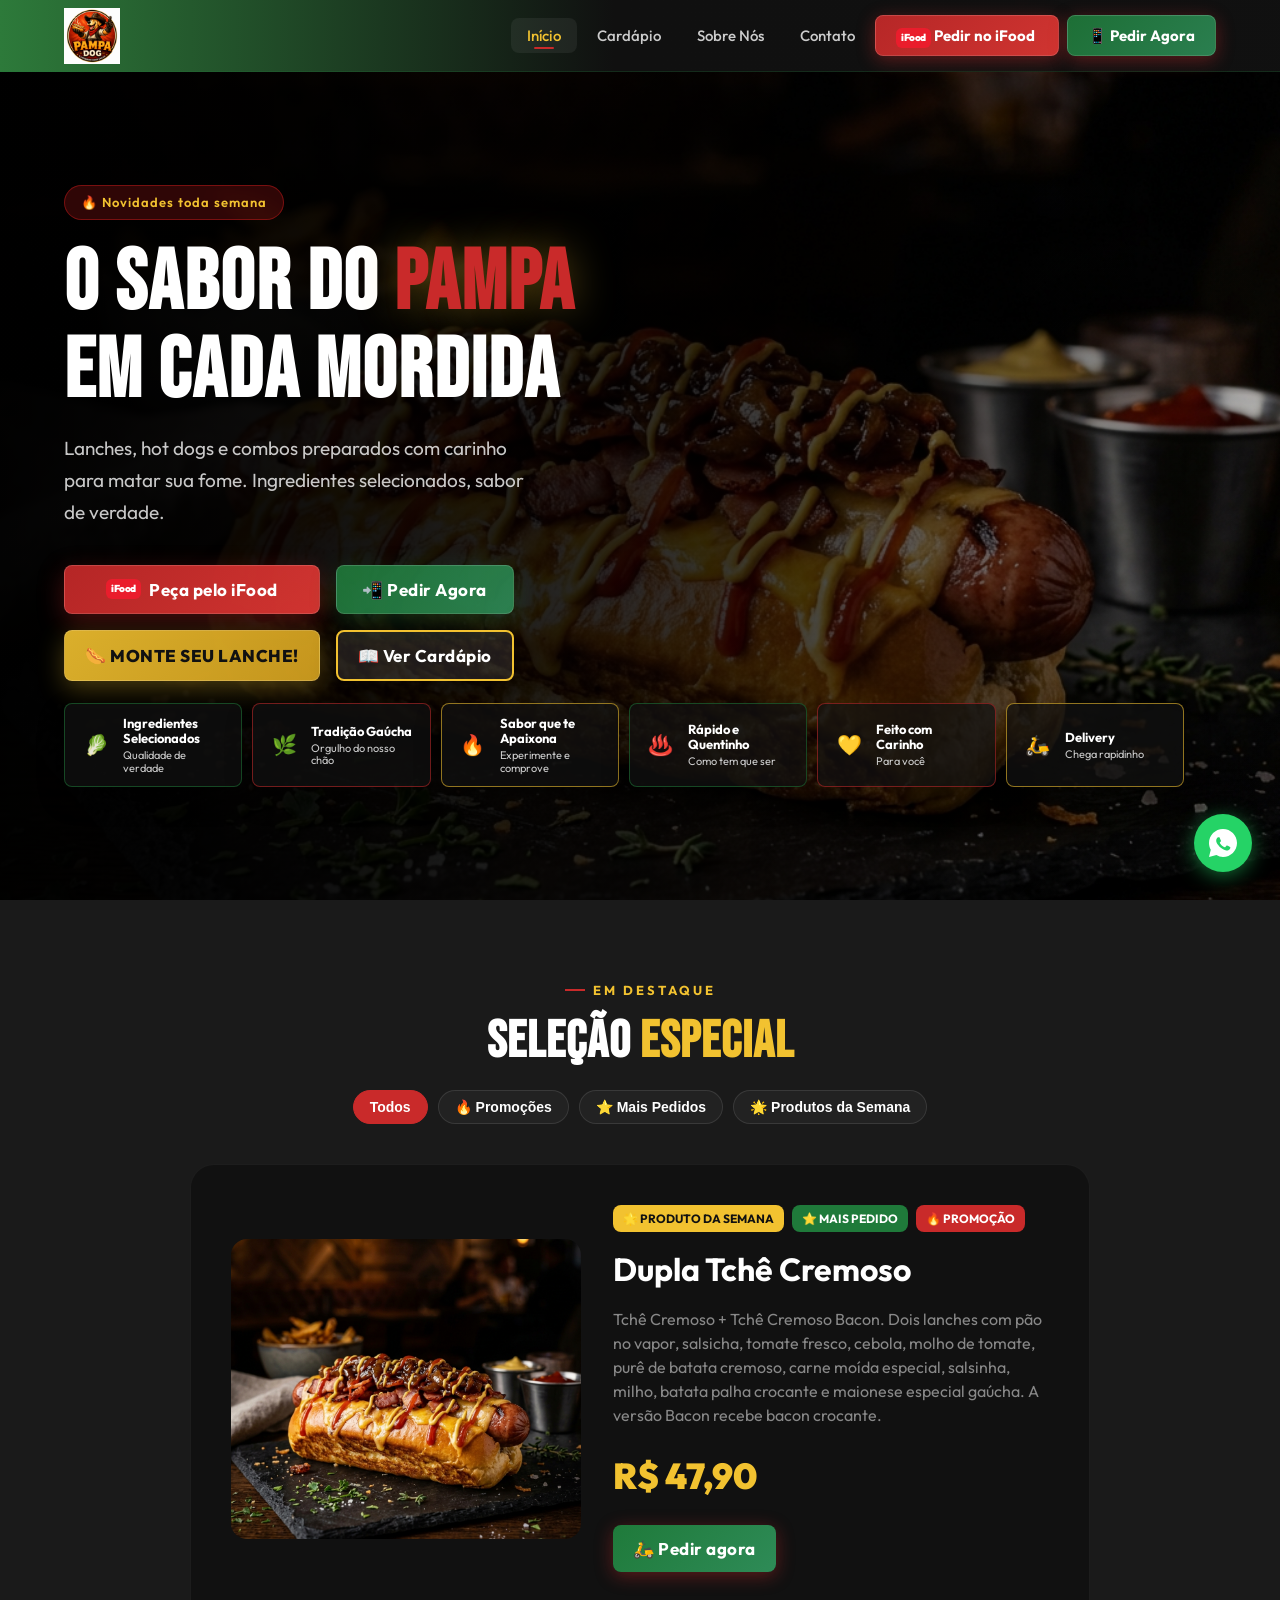
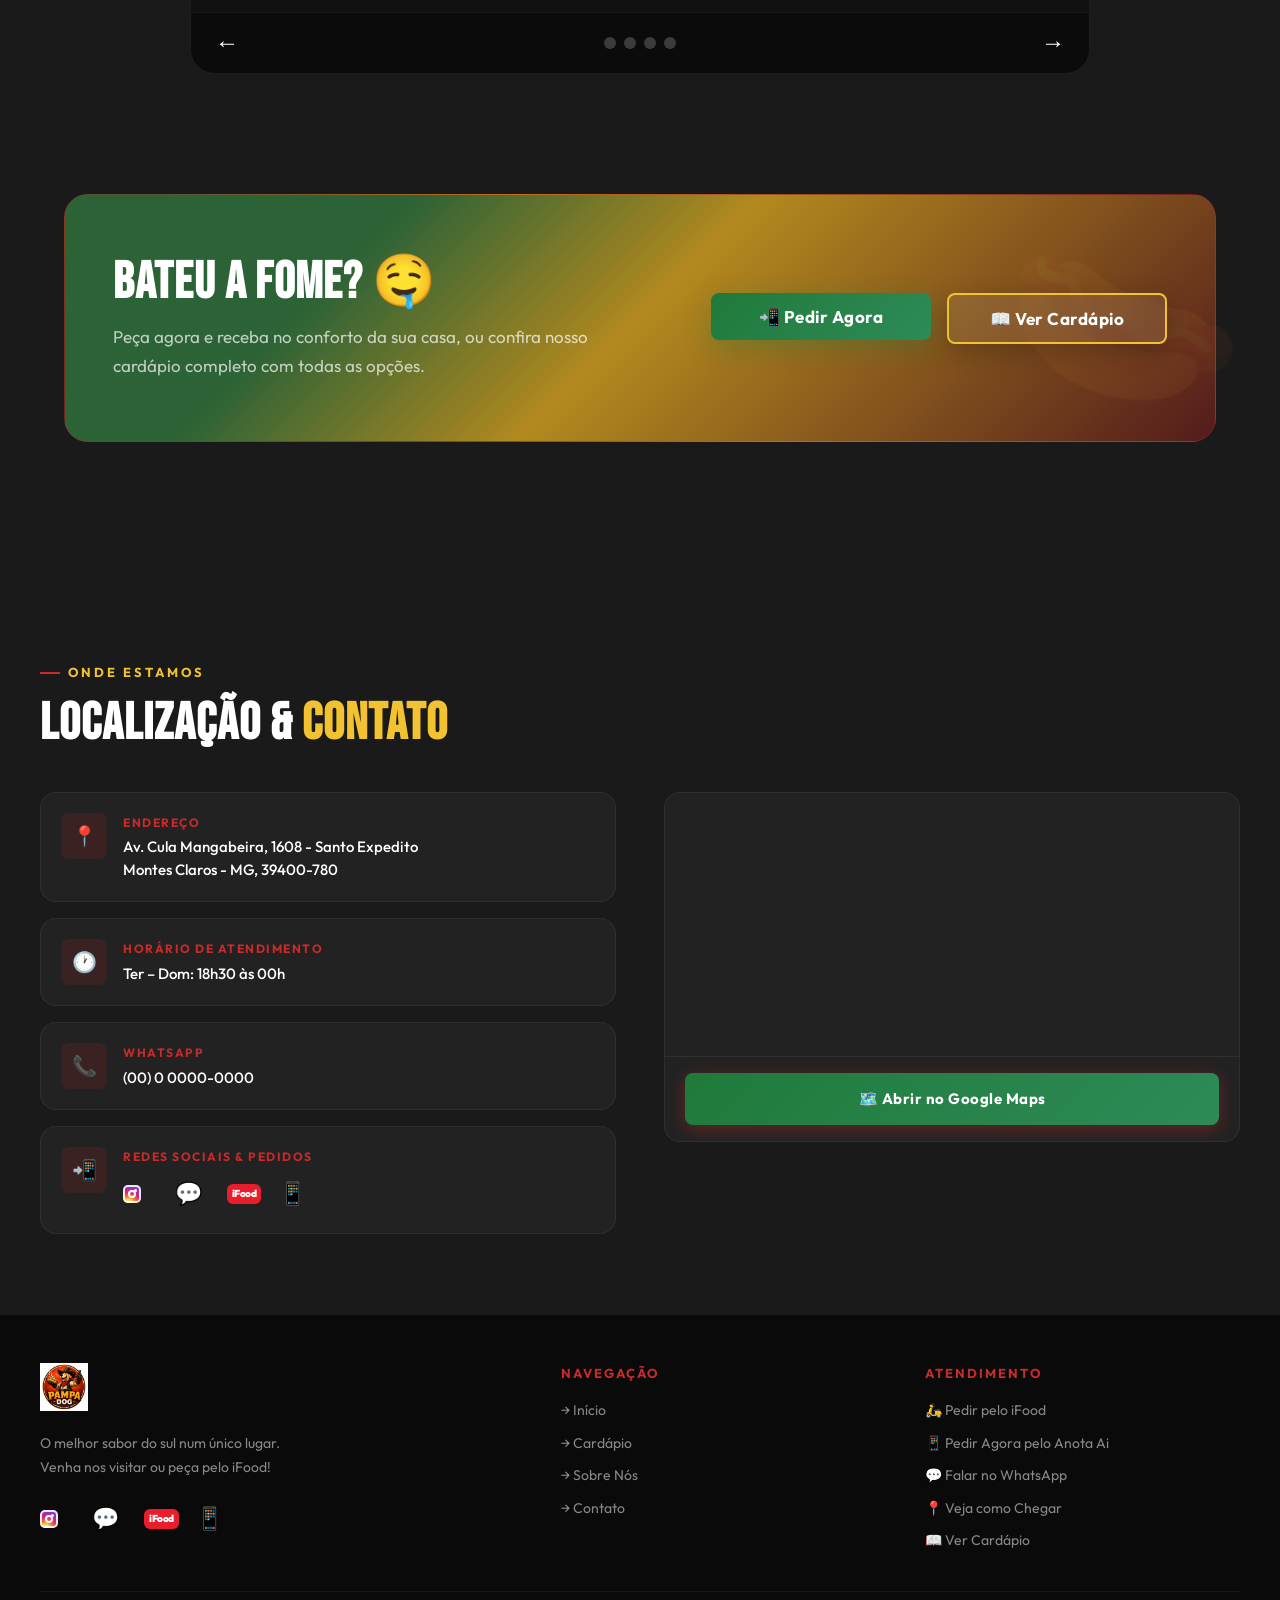
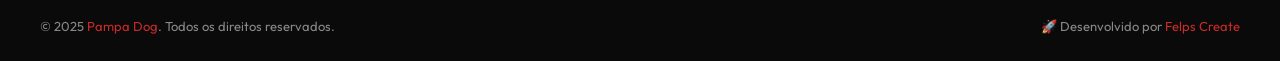
==== index.html @ 5cbeaf69 "Add files via upload" ====
<!DOCTYPE html>
<html lang="pt-BR">
<head>
  <meta charset="UTF-8" />
  <meta name="viewport" content="width=device-width, initial-scale=1.0" />
  <title>Pampa Dog – O sabor do Pampa em cada mordida</title>
  <meta name="description" content="Pampa Dog – Lanches, hot dogs e combos preparados com carinho. Peça pelo iFood ou venha nos visitar!" />
  <meta property="og:title" content="Pampa Dog – O sabor do Pampa em cada mordida" />
  <meta property="og:description" content="Lanches, hot dogs e combos preparados para matar sua fome." />
  <meta property="og:type" content="website" />
  <link rel="stylesheet" href="style.css" />
  <link rel="icon" href="data:image/svg+xml,<svg xmlns='http://www.w3.org/2000/svg' viewBox='0 0 100 100'><text y='.9em' font-size='90'>🌭</text></svg>" />
</head>
<body>

  <!-- ============================================================
       HEADER
       ============================================================ -->
  <header class="header" role="banner">
    <nav class="nav" aria-label="Navegação principal">
      <a href="index.html" class="logo" aria-label="Pampa Dog – Página inicial">
        <img src="Logo.png" alt="Pampa Dog Logo" style="height: 56px; width: auto; object-fit: contain;">
      </a>

      <ul class="nav-links" id="nav-links" role="list">
        <li><a href="index.html" class="active">Início</a></li>
        <li><a href="cardapio.html">Cardápio</a></li>
        <li><a href="sobre.html">Sobre Nós</a></li>
        <li><a href="#contato">Contato</a></li>
        <li class="nav-cta-wrap">
          <a href="https://www.ifood.com.br/delivery/montes-claros-mg/pampa-dog-cachorro-quente-gaucho-sagrada-familia/5d9fef41-5d75-4d90-aed8-82a3062d49ee?utm_medium=share" target="_blank" rel="noopener" class="nav-cta" id="nav-ifood-btn">
            <span class="ifood-mark" aria-hidden="true">iFood</span> Pedir no iFood
          </a>
          <a href="https://pedido.anota.ai/loja/pampa-dog-1?f=msa" target="_blank" rel="noopener" class="nav-cta anota-ai-btn" id="nav-anota-btn" style="background: var(--anota-ai-color, #7B1FA2); margin-left: 8px;">
            📱 Pedir Agora
          </a>
        </li>
      </ul>

      <button class="hamburger" id="hamburger-btn" aria-label="Abrir menu" aria-expanded="false" aria-controls="nav-links">
        <span></span><span></span><span></span>
      </button>
    </nav>
  </header>

  <!-- ============================================================
       HERO / CAROUSEL
       ============================================================ -->
  <section class="hero" id="inicio" aria-label="Banner principal">
    <div class="carousel" aria-hidden="true">
      <!-- Slide 1 -->
      <div class="carousel-slide active">
        <img src="img/hero1.png" alt="Hot Dog Gourmet Pampa Dog" loading="eager"
             onerror="this.src='Lanche1.jpg'" />
        <div class="carousel-overlay"></div>
      </div>
      <!-- Slide 2 -->
      <div class="carousel-slide">
        <img src="Lanche1.jpg" alt="Lanches Pampa Dog" loading="lazy" />
        <div class="carousel-overlay"></div>
      </div>
      <!-- Slide 3 -->
      <div class="carousel-slide">
        <img src="img/burger_campeiro.png" alt="Burger Campeiro" loading="lazy"
             onerror="this.src='Lanche2.jpg'" />
        <div class="carousel-overlay"></div>
      </div>
      <!-- Slide 4 -->
      <div class="carousel-slide">
        <img src="Lanche2.jpg" alt="Promoções Pampa Dog" loading="lazy" />
        <div class="carousel-overlay"></div>
      </div>
      <!-- Slide 5 -->
     <!-- <div class="carousel-slide">
        <img src="img/combo_familia.png" alt="Combo Família" loading="lazy"
             onerror="this.src='Lanche3.jpg'" />-->
        <div class="carousel-overlay"></div>
      </div>
      <!-- Slide 6 -->
      <!--<div class="carousel-slide">
        <img src="Lanche3.jpg" alt="Sabores Pampa Dog" loading="lazy" />
        <div class="carousel-overlay"></div>-->
      </div>
    </div>

    <div class="hero-content">
      <div class="hero-badge">🔥 Novidades toda semana</div>
      <h1 class="hero-title">
        O sabor do <span class="highlight">Pampa</span><br>em cada mordida
      </h1>
      <p class="hero-sub">
        Lanches, hot dogs e combos preparados com carinho para matar sua fome. Ingredientes selecionados, sabor de verdade.
      </p>
      <div class="hero-btns">
        <a href="https://www.ifood.com.br/delivery/montes-claros-mg/pampa-dog-cachorro-quente-gaucho-sagrada-familia/5d9fef41-5d75-4d90-aed8-82a3062d49ee?utm_medium=share" target="_blank" rel="noopener"
           class="btn btn-primary btn-lg" id="hero-ifood-btn" data-action="pedido" data-item="iFood Hero">
          <span class="ifood-mark" aria-hidden="true">iFood</span> Peça pelo iFood
        </a>
        <a href="https://pedido.anota.ai/loja/pampa-dog-1?f=msa" target="_blank" rel="noopener"
           class="btn btn-primary btn-lg anota-ai-btn" id="hero-anota-btn" data-action="pedido" data-item="Anota Ai Hero" style="background: var(--anota-ai-color, #7B1FA2); border-color: var(--anota-ai-color, #7B1FA2);">
          📲 Pedir Agora
        </a>
        <a href="https://pedido.anota.ai/loja/pampa-dog-1?f=msa" target="_blank" rel="noopener"
           class="btn btn-primary btn-lg highlight-btn pulse-anim" id="hero-crie-btn" data-action="pedido" data-item="Crie seu lanche" style="background: linear-gradient(135deg, #FF3366, #FF9933); border: none; font-weight: 800; text-transform: uppercase;">
          🌭 MONTE SEU LANCHE!
        </a>
        <a href="cardapio.html" class="btn btn-secondary btn-lg" id="hero-cardapio-btn">
          📖 Ver Cardápio
        </a>
      </div>

      <div class="hero-diferenciais" aria-label="Diferenciais da Pampa Dog">
        <div class="hero-dif-item">
          <span class="hero-dif-icon">🥬</span>
          <span><strong data-mobile-title="Ingredientes Selecionados">Ingredientes Selecionados</strong><small>Qualidade de verdade</small></span>
        </div>
        <div class="hero-dif-item">
          <span class="hero-dif-icon">🌿</span>
          <span><strong data-mobile-title="Tradição Gaúcha">Tradição Gaúcha</strong><small>Orgulho do nosso chão</small></span>
        </div>
        <div class="hero-dif-item">
          <span class="hero-dif-icon">🔥</span>
          <span><strong data-mobile-title="Sabor que Apaixona">Sabor que te Apaixona</strong><small>Experimente e comprove</small></span>
        </div>
        <div class="hero-dif-item">
          <span class="hero-dif-icon">♨️</span>
          <span><strong data-mobile-title="Rápido e Quentinho">Rápido e Quentinho</strong><small>Como tem que ser</small></span>
        </div>
        <div class="hero-dif-item">
          <span class="hero-dif-icon">💛</span>
          <span><strong data-mobile-title="Feito com carinho">Feito com Carinho</strong><small>Para você</small></span>
        </div>
        <div class="hero-dif-item hero-dif-mobile-extra">
          <span class="hero-dif-icon">🛵</span>
          <span><strong data-mobile-title="Delivery">Delivery</strong><small>Chega rapidinho</small></span>
        </div>
      </div>
    </div>

    <!-- Carousel Controls -->
    <!----- <div class="carousel-controls">
      <button class="carousel-arrow" id="carousel-prev" aria-label="Slide anterior">&#8592;</button>
      <div class="carousel-dots" role="tablist">
        <button class="carousel-dot active" aria-label="Slide 1"></button>
        <button class="carousel-dot" aria-label="Slide 2"></button>
        <button class="carousel-dot" aria-label="Slide 3"></button>
        <button class="carousel-dot" aria-label="Slide 4"></button>
        <button class="carousel-dot" aria-label="Slide 5"></button>
        <button class="carousel-dot" aria-label="Slide 6"></button>
      </div>
      <button class="carousel-arrow" id="carousel-next" aria-label="Próximo slide">&#8594;</button>
    </div>----->
  </section>

  <!-- ============================================================
       PRODUTOS DA SEMANA
       ============================================================ -->
  <section id="produtos-semana" style="display:none; background: var(--dark-2);" aria-labelledby="semana-title">
    <div class="section-inner">
      <div style="text-align: center; margin-bottom: 40px;" class="reveal">
        <p class="section-label" style="justify-content: center;">Em Destaque</p>
        <h2 class="section-title" id="semana-title">
          Seleção <span class="highlight">Especial</span>
        </h2>
        
        <!-- Filtros Rápidos -->
        <div class="home-filters" style="display:flex; justify-content:center; gap:10px; margin-top:20px; flex-wrap:wrap;">
          <button class="btn-chip active" data-filter="all">Todos</button>
          <button class="btn-chip" data-filter="promocao">🔥 Promoções</button>
          <button class="btn-chip" data-filter="mais-pedido">⭐ Mais Pedidos</button>
          <button class="btn-chip" data-filter="semana">🌟 Produtos da Semana</button>
        </div>
      </div>
      <div id="semana-carousel-container" class="reveal">
        <!-- Renderizado via JS (data.js) -->
      </div>

      <!-- ============================================================
           CTA (Movido para dentro de destaques)
           ============================================================ -->
      <div id="cta" style="margin-top: 60px;">
        <div class="cta-box reveal">
          <div class="cta-text">
            <h2 class="cta-title">Bateu a fome? 🤤</h2>
            <p class="cta-desc">
              Peça agora e receba no conforto da sua casa, ou confira nosso cardápio completo com todas as opções.
            </p>
          </div>
          <div class="cta-btns">
            <details class="order-dropdown">
              <summary class="btn btn-primary btn-lg anota-ai-btn" id="cta-order-btn">
                📲 Pedir Agora
              </summary>
              <div class="order-dropdown-menu">
                <a href="https://pedido.anota.ai/loja/pampa-dog-1?f=msa" target="_blank" rel="noopener" data-action="pedido" data-item="Anota Ai CTA">
                  📲 Peça Agora
                </a>
                <a href="https://www.ifood.com.br/delivery/montes-claros-mg/pampa-dog-cachorro-quente-gaucho-sagrada-familia/5d9fef41-5d75-4d90-aed8-82a3062d49ee?utm_medium=share" target="_blank" rel="noopener" data-action="pedido" data-item="iFood CTA">
                  <span class="ifood-mark" aria-hidden="true">iFood</span> Peça pelo iFood
                </a>
              </div>
            </details>
            <a href="https://www.ifood.com.br/delivery/montes-claros-mg/pampa-dog-cachorro-quente-gaucho-sagrada-familia/5d9fef41-5d75-4d90-aed8-82a3062d49ee?utm_medium=share" target="_blank" rel="noopener"
               class="btn btn-primary btn-lg" id="cta-ifood-btn" data-action="pedido" data-item="iFood CTA">
              <span class="ifood-mark" aria-hidden="true">iFood</span> Peça pelo iFood
            </a>
            <a href="https://pedido.anota.ai/loja/pampa-dog-1?f=msa" target="_blank" rel="noopener"
               class="btn btn-primary btn-lg anota-ai-btn" id="cta-anota-btn" data-action="pedido" data-item="Anota Ai CTA" style="background: var(--anota-ai-color, #7B1FA2); border-color: var(--anota-ai-color, #7B1FA2);">
              📲 Pedir Agora
            </a>
            <a href="https://pedido.anota.ai/loja/pampa-dog-1?f=msa" target="_blank" rel="noopener"
               class="btn btn-primary btn-lg highlight-btn pulse-anim" id="cta-crie-btn" data-action="pedido" data-item="Crie seu lanche CTA" style="background: linear-gradient(135deg, #FF3366, #FF9933); border: none; font-weight: 800; text-transform: uppercase;">
              🌭 Monte seu lanche!
            </a>
            <a href="cardapio.html" class="btn btn-secondary btn-lg" id="cta-cardapio-btn">
              📖 Ver Cardápio
            </a>
          </div>
        </div>
      </div>
    </div>
  </section>

  <!-- ============================================================
       CONTATO / LOCALIZAÇÃO
       ============================================================ -->
  <section id="contato" aria-labelledby="contato-title">
    <div class="section-inner">
      <div>
        <p class="section-label">Onde Estamos</p>
        <h2 class="section-title" id="contato-title">
          Localização & <span class="highlight">Contato</span>
        </h2>
      </div>

      <div class="contato-grid" style="margin-top: 40px;">
        <!-- Info Cards -->
        <div class="info-cards">
          <div class="info-card reveal">
            <div class="info-icon">📍</div>
            <div>
              <p class="info-label">Endereço</p>
              <p class="info-value">
                <!-- ↓ Substitua pelo endereço real -->

                Av. Cula Mangabeira, 1608 - Santo Expedito<br>Montes Claros - MG, 39400-780
              </p>
            </div>
          </div>

          <div class="info-card reveal">
            <div class="info-icon">🕐</div>
            <div>
              <p class="info-label">Horário de Atendimento</p>
              <p class="info-value">
                Ter – Dom: 18h30 às 00h
                
              </p>
            </div>
          </div>

          <div class="info-card reveal">
            <div class="info-icon">📞</div>
            <div>
              <p class="info-label">WhatsApp</p>
              <p class="info-value">
                <!-- ↓ Substitua pelo número real -->
                <a href="https://wa.me/553899063376" target="_blank" rel="noopener" id="wpp-contato-btn">
                  (00) 0 0000-0000
                </a>
              </p>
            </div>
          </div>

          <div class="info-card reveal">
            <div class="info-icon">📲</div>
            <div>
              <p class="info-label">Redes Sociais & Pedidos</p>
              <div class="social-links">
                <!-- ↓ Substitua os links pelas URLs reais -->
                <a href="https://www.instagram.com/pampadog.oficial/" target="_blank" rel="noopener"
                   class="social-btn instagram" id="instagram-link">
                  <span class="instagram-mark" aria-hidden="true"></span> Instagram
                </a>
                <a href="https://wa.me/553899063376" target="_blank" rel="noopener"
                   class="social-btn whatsapp" id="wpp-social-btn">
                  💬 WhatsApp
                </a>
                <a href="https://www.ifood.com.br/delivery/montes-claros-mg/pampa-dog-cachorro-quente-gaucho-sagrada-familia/5d9fef41-5d75-4d90-aed8-82a3062d49ee?utm_medium=share" target="_blank" rel="noopener"
                   class="social-btn ifood" id="ifood-social-btn">
                  <span class="ifood-mark" aria-hidden="true">iFood</span> iFood
                </a>
                <a href="https://pedido.anota.ai/loja/pampa-dog-1?f=msa" target="_blank" rel="noopener"
                   class="social-btn anotaai" id="anotaai-social-btn"> 
                  📱 Pedir Agora
                </a>
              </div>
            </div>
          </div>
        </div>

        <!-- Mapa -->
        <div class="map-wrap reveal">
          <iframe
            class="map-iframe"
            title="Mapa Pampa Dog"
            src="https://www.google.com/maps?q=Av.%20Cula%20Mangabeira%2C%201608%20-%20Santo%20Expedito%2C%20Montes%20Claros%20-%20MG%2C%2039400-780&output=embed"
            loading="lazy"
            referrerpolicy="no-referrer-when-downgrade"></iframe>
          <div class="map-footer">
            <a href="https://www.google.com/maps/search/?api=1&query=Av.%20Cula%20Mangabeira%2C%201608%20-%20Santo%20Expedito%2C%20Montes%20Claros%20-%20MG%2C%2039400-780" target="_blank" rel="noopener"
               class="btn btn-primary" id="maps-btn" style="width: 100%; justify-content: center;">
              🗺️ Abrir no Google Maps
            </a>
          </div>
        </div>
      </div>
    </div>
  </section>

  <!-- ============================================================
       FOOTER
       ============================================================ -->
  <footer class="footer" role="contentinfo">
    <div class="footer-inner">
      <div class="footer-main">
        <div class="footer-brand">
          <a href="index.html" class="logo" style="display: inline-flex;">
            <img src="Logo.png" alt="Pampa Dog Logo" style="height: 48px; width: auto; object-fit: contain;">
          </a>
          <p>O melhor sabor do sul num único lugar. Venha nos visitar ou peça pelo iFood!</p>
          <div class="social-links" style="margin-top: 20px;">
            <a href="https://www.instagram.com/pampadog.oficial/" target="_blank" rel="noopener" class="social-btn instagram"><span class="instagram-mark" aria-hidden="true"></span></a>
            <a href="https://wa.me/553899063376" target="_blank" rel="noopener" class="social-btn whatsapp">💬</a>
            <a href="https://www.ifood.com.br/delivery/montes-claros-mg/pampa-dog-cachorro-quente-gaucho-sagrada-familia/5d9fef41-5d75-4d90-aed8-82a3062d49ee?utm_medium=share" target="_blank" rel="noopener" class="social-btn ifood"><span class="ifood-mark" aria-hidden="true">iFood</span></a>
            <a href="https://pedido.anota.ai/loja/pampa-dog-1?f=msa" target="_blank" rel="noopener" class="social-btn anotaai">📱</a>
          </div>
        </div>

        <div class="footer-col">
          <h4>Navegação</h4>
          <ul>
            <li><a href="index.html">→ Início</a></li>
            <li><a href="cardapio.html">→ Cardápio</a></li>
            <li><a href="sobre.html">→ Sobre Nós</a></li>
            <li><a href="#contato">→ Contato</a></li>
          </ul>
        </div>

        <div class="footer-col">
          <h4>Atendimento</h4>
          <ul>
            <li><a href="https://www.ifood.com.br/delivery/montes-claros-mg/pampa-dog-cachorro-quente-gaucho-sagrada-familia/5d9fef41-5d75-4d90-aed8-82a3062d49ee?utm_medium=share" target="_blank" rel="noopener">🛵   Pedir pelo iFood</a></li>
            <li><a href="https://pedido.anota.ai/loja/pampa-dog-1?f=msa" target="_blank" rel="noopener">📱   Pedir Agora pelo Anota Ai</a></li>
            <li><a href="https://wa.me/553899063376" target="_blank" rel="noopener">💬   Falar no WhatsApp</a></li>
            <li><a href="https://www.google.com/maps/search/?api=1&query=Av.%20Cula%20Mangabeira%2C%201608%20-%20Santo%20Expedito%2C%20Montes%20Claros%20-%20MG%2C%2039400-780" target="_blank" rel="noopener">📍   Veja como Chegar</a></li>
            <li><a href="cardapio.html">📖   Ver Cardápio</a></li>
          </ul>
        </div>
      </div>

      <div class="footer-bottom">
        <p>© 2025 <span>Pampa Dog</span>. Todos os direitos reservados.</p>
        <p>🚀 Desenvolvido por <span><a href="https://felpscreate.github.io/"> Felps Create </a></span></p>
      </div>
    </div>
  </footer>

  <script src="supabase.js"></script>
  <script src="data.js"></script>
  <script src="script.js"></script>
</body>
</html>
---- style.css ----
/* ============================================================
   PAMPA DOG - style.css
   Design System: Cores quentes, moderno, comercial
   ============================================================ */

/* --- Google Fonts --- */
@import url('https://fonts.googleapis.com/css2?family=Outfit:wght@300;400;500;600;700;800;900&family=Bebas+Neue&display=swap');

/* --- CSS Variables / Design Tokens --- */
:root {
  --red:        #C92A2A;
  --red-dark:   #9F1F1F;
  --red-light:  #E05252;
  --green:      #1F7A3A;
  --green-dark: #15562A;
  --orange:     #D9821F;
  --yellow:     #F2C230;
  --yellow-light:#FFE28A;
  --dark:       #111111;
  --dark-2:     #1A1A1A;
  --dark-3:     #222222;
  --gray:       #888888;
  --gray-light: #CCCCCC;
  --white:      #FFFFFF;
  --cream:      #FFF8F0;

  --gradient-hero: linear-gradient(135deg, #111111 0%, #241010 42%, #101A12 100%);
  --gradient-cta:  linear-gradient(135deg, #1F7A3A 0%, #2E8B57 100%);
  --gradient-card: linear-gradient(180deg, transparent 0%, rgba(0,0,0,0.85) 100%);
  --gradient-gauderio: linear-gradient(135deg, var(--green) 0%, var(--red) 50%, var(--yellow) 100%);
  --gradient-promo: linear-gradient(135deg, var(--red) 0%, var(--yellow) 100%);
  --gradient-regional: linear-gradient(135deg, var(--green) 0%, var(--yellow) 100%);

  --font-main:  'Outfit', sans-serif;
  --font-brand: 'Bebas Neue', cursive;

  --radius-sm: 8px;
  --radius-md: 16px;
  --radius-lg: 24px;
  --radius-xl: 40px;

  --shadow-card: 0 8px 32px rgba(0,0,0,0.35);
  --shadow-btn:  0 4px 18px rgba(201,42,42,0.42);
  --shadow-glow: 0 0 30px rgba(242,194,48,0.24);

  --transition: all 0.3s cubic-bezier(0.4, 0, 0.2, 1);
  --header-h: 72px;
}

/* --- Reset & Base --- */
*, *::before, *::after { box-sizing: border-box; margin: 0; padding: 0; }

html { scroll-behavior: smooth; font-size: 16px; }

body {
  font-family: var(--font-main);
  background: var(--dark);
  color: var(--white);
  line-height: 1.6;
  overflow-x: hidden;
}

img { max-width: 100%; display: block; }

a { color: inherit; text-decoration: none; }

ul { list-style: none; }

/* --- Scrollbar --- */
::-webkit-scrollbar { width: 6px; }
::-webkit-scrollbar-track { background: var(--dark-2); }
::-webkit-scrollbar-thumb { background: linear-gradient(180deg, var(--green), var(--red), var(--yellow)); border-radius: 3px; }

/* ============================================================
   HEADER / NAV
   ============================================================ */
.header {
  position: fixed;
  top: 0; left: 0; right: 0;
  height: var(--header-h);
  z-index: 1000;
  background: linear-gradient(to right , rgba(45,122,58,1.4) 0%, rgba(17,17,17,0.94) 48%, rgba(17,17,17,0.96) 100%);
  backdrop-filter: blur(12px);
  -webkit-backdrop-filter: blur(12px);
  border-bottom: 1px solid rgba(31,122,58,0.26);
  transition: var(--transition);
}

.header.scrolled {
  background: linear-gradient(to left, rgba(31,122,58,0.90) 0%, rgba(10,10,10,0.98) 52%, rgba(10,10,10,0.98) 100%);
  border-bottom-color: rgba(242,194,48,0.32);
  box-shadow: 0 4px 24px rgba(0,0,0,0.6);
}

.nav {
  max-width: 1200px;
  margin: 0 auto;
  padding: 0 24px;
  height: 100%;
  display: flex;
  align-items: center;
  justify-content: space-between;
  gap: 32px;
}

/* Logo */
.logo {
  display: flex;
  align-items: center;
  gap: 10px;
  flex-shrink: 0;
}

.header .logo-img {
  width: auto;
  height: 48px;
  max-width: 120px;
  max-height: 48px;
  object-fit: contain;
}

.logo-icon {
  width: 44px;
  height: 44px;
  background: var(--gradient-cta);
  border-radius: 12px;
  display: flex;
  align-items: center;
  justify-content: center;
  font-size: 22px;
  box-shadow: var(--shadow-btn);
  transition: var(--transition);
}

.logo:hover .logo-icon { transform: rotate(-5deg) scale(1.1); }

.logo-text {
  font-family: var(--font-brand);
  font-size: 28px;
  letter-spacing: 2px;
  line-height: 1;
}

.logo-text span { color: var(--yellow); }

/* Nav Links */
.nav-links {
  display: flex;
  align-items: center;
  gap: 4px;
}

.nav-links a {
  padding: 8px 16px;
  border-radius: var(--radius-sm);
  font-weight: 500;
  font-size: 15px;
  color: var(--gray-light);
  transition: var(--transition);
  position: relative;
}

.nav-links a::after {
  content: '';
  position: absolute;
  bottom: 4px; left: 50%;
  transform: translateX(-50%) scaleX(0);
  width: 20px; height: 2px;
  background: var(--red);
  border-radius: 2px;
  transition: var(--transition);
}

.nav-links a:hover,
.nav-links a.active {
  color: var(--yellow);
  background: rgba(255,255,255,0.06);
}

.nav-links a:hover::after,
.nav-links a.active::after { transform: translateX(-50%) scaleX(1); }

/* Nav CTA */
.nav-cta {
  background: var(--gradient-cta) !important;
  color: var(--white) !important;
  padding: 10px 20px !important;
  border-radius: var(--radius-sm) !important;
  font-weight: 700 !important;
  box-shadow: var(--shadow-btn) !important;
  transition: var(--transition) !important;
}

.nav-cta:hover {
  transform: translateY(-2px) !important;
  box-shadow: 0 6px 24px rgba(242,194,48,0.28), 0 0 0 1px rgba(31,122,58,0.22) !important;
}

.nav-cta::after { display: none !important; }

/* Hamburger */
.hamburger {
  display: none;
  flex-direction: column;
  gap: 5px;
  background: none;
  border: none;
  cursor: pointer;
  padding: 8px;
  border-radius: var(--radius-sm);
  transition: var(--transition);
}

.hamburger span {
  display: block;
  width: 24px; height: 2px;
  background: var(--white);
  border-radius: 2px;
  transition: var(--transition);
}

.hamburger.open span:nth-child(1) { transform: translateY(7px) rotate(45deg); }
.hamburger.open span:nth-child(2) { opacity: 0; transform: scaleX(0); }
.hamburger.open span:nth-child(3) { transform: translateY(-7px) rotate(-45deg); }

/* ============================================================
   HERO / CAROUSEL
   ============================================================ */
.hero {
  position: relative;
  height: 100vh;
  min-height: 600px;
  overflow: hidden;
  display: flex;
  align-items: center;
}

.carousel {
  position: absolute;
  inset: 0;
  width: 100%;
  height: 100%;
}

.carousel-slide {
  position: absolute;
  inset: 0;
  opacity: 0;
  transition: opacity 0.8s ease;
}

.carousel-slide.active { opacity: 1; }

.carousel-slide img {
  width: 100%;
  height: 100%;
  object-fit: cover;
  object-position: center;
}

.carousel-overlay {
  position: absolute;
  inset: 0;
  background: linear-gradient(
    to right,
    rgba(0,0,0,0.88) 0%,
    rgba(0,0,0,0.55) 55%,
    rgba(0,0,0,0.15) 100%
  );
}

/* Hero Content */
.hero-content {
  position: relative;
  z-index: 10;
  max-width: 1200px;
  margin: 0 auto;
  padding: 0 24px;
  padding-top: var(--header-h);
  width: 100%;
}

.hero-badge {
  display: inline-flex;
  align-items: center;
  gap: 8px;
  background: rgba(232,32,32,0.2);
  border: 1px solid rgba(232,32,32,0.4);
  padding: 6px 16px;
  border-radius: 50px;
  font-size: 13px;
  font-weight: 600;
  color: var(--yellow);
  letter-spacing: 1px;
  margin-bottom: 20px;
  backdrop-filter: blur(6px);
  animation: fadeInDown 0.8s ease forwards;
}

.hero-title {
  font-family: var(--font-brand);
  font-size: clamp(46px, 7vw, 84px);
  line-height: 1.05;
  letter-spacing: 2px;
  color: var(--white);
  max-width: 640px;
  animation: fadeInUp 0.8s 0.2s ease both;
}

.hero-title .highlight {
  color: var(--red);
  text-shadow: 0 0 40px rgba(242,194,48,0.36);
}

.hero-sub {
  font-size: clamp(16px, 2vw, 19px);
  color: rgba(255,255,255,0.78);
  max-width: 480px;
  margin: 16px 0 36px;
  font-weight: 400;
  line-height: 1.7;
  animation: fadeInUp 0.8s 0.35s ease both;
}

.hero-btns {
  display: flex;
  gap: 16px;
  flex-wrap: wrap;
  max-width: 440px;
  animation: fadeInUp 0.8s 0.5s ease both;
}

.hero-diferenciais {
  margin-top: 22px;
  display: grid;
  grid-template-columns: repeat(6, minmax(120px, 1fr));
  gap: 10px;
  max-width: 1120px;
  animation: fadeInUp 0.8s 0.65s ease both;
}

.hero-dif-item {
  display: flex;
  align-items: center;
  gap: 10px;
  min-height: 72px;
  padding: 12px 14px;
  background: rgba(17,17,17,0.72);
  border: 1px solid rgba(242,194,48,0.14);
  border-radius: var(--radius-sm);
  backdrop-filter: blur(8px);
  box-shadow: 0 12px 28px rgba(0,0,0,0.22);
}

.hero-dif-item:nth-child(1),
.hero-dif-item:nth-child(4) {
  border-color: rgba(31,122,58,0.55);
}

.hero-dif-item:nth-child(2),
.hero-dif-item:nth-child(5) {
  border-color: rgba(201,42,42,0.55);
}

.hero-dif-item:nth-child(3) {
  border-color: rgba(242,194,48,0.58);
}

.hero-dif-mobile-extra {
  border-color: rgba(242,194,48,0.58);
}

.hero-dif-icon {
  width: 34px;
  height: 34px;
  flex: 0 0 34px;
  display: inline-flex;
  align-items: center;
  justify-content: center;
  border-radius: 10px;
  background: transparent;
  box-shadow: none;
  font-size: 20px;
}

.hero-dif-item strong {
  display: block;
  font-size: 13px;
  line-height: 1.15;
  color: var(--white);
}

.hero-dif-item small {
  display: block;
  margin-top: 3px;
  font-size: 11px;
  line-height: 1.15;
  color: var(--gray-light);
}

/* Carousel Controls */
.carousel-controls {
  position: absolute;
  bottom: 40px;
  left: 50%;
  transform: translateX(-50%);
  z-index: 20;
  display: flex;
  align-items: center;
  gap: 20px;
}

.carousel-dots {
  display: flex;
  gap: 8px;
}

.carousel-dot {
  width: 8px; height: 8px;
  border-radius: 50%;
  background: rgba(255,255,255,0.35);
  cursor: pointer;
  transition: var(--transition);
  border: none;
}

.carousel-dot.active {
  width: 28px;
  border-radius: 4px;
  background: var(--red);
}

.carousel-arrow {
  width: 40px; height: 40px;
  border-radius: 50%;
  background: rgba(255,255,255,0.12);
  border: 1px solid rgba(255,255,255,0.2);
  color: var(--white);
  font-size: 18px;
  cursor: pointer;
  display: flex;
  align-items: center;
  justify-content: center;
  transition: var(--transition);
  backdrop-filter: blur(6px);
}

.carousel-arrow:hover {
  background: var(--red);
  border-color: var(--red);
  transform: scale(1.1);
}

/* ============================================================
   BUTTONS
   ============================================================ */
.btn {
  display: inline-flex;
  align-items: center;
  justify-content: center;
  gap: 8px;
  padding: 14px 5px;
  border-radius: var(--radius-sm);
  font-family: var(--font-main);
  font-size: 15px;
  font-weight: 700;
  letter-spacing: 0.5px;
  cursor: pointer;
  border: none;
  transition: var(--transition);
  white-space: nowrap;
  text-decoration: none;
}

.btn-primary {
  background: var(--gradient-cta);
  color: var(--white);
  box-shadow: var(--shadow-btn);
}

.btn-primary:hover {
  transform: translateY(-3px);
  box-shadow: 0 8px 28px rgba(201,42,42,0.38), 0 0 0 1px rgba(242,194,48,0.24);
}

.btn-primary:active { transform: translateY(-1px); }

#hero-ifood-btn,
#cta-ifood-btn,
#sobre-ifood-btn,
#nav-ifood-btn,
.social-btn.ifood {
  background: linear-gradient(135deg, #C92A2A 0%, #E53935 100%) !important;
  color: var(--white) !important;
  border-color: transparent !important;
  box-shadow: 0 8px 26px rgba(201,42,42,0.34);
}

#hero-anota-btn,
#cta-anota-btn,
#cta-order-btn,
#nav-anota-btn,
.social-btn.anotaai {
  background: linear-gradient(135deg, #1F7A3A 0%, #2E8B57 100%) !important;
  color: var(--white) !important;
  border-color: transparent !important;
  box-shadow: 0 8px 26px rgba(31,122,58,0.32);
}

#hero-crie-btn,
#cta-crie-btn {
  background: linear-gradient(135deg, #F2C230 0%, #D9A520 100%) !important;
  color: var(--dark) !important;
  border-color: transparent !important;
  box-shadow: 0 8px 26px rgba(242,194,48,0.3);
}

#hero-cardapio-btn,
#cta-cardapio-btn {
  background: rgba(255,255,255,0.08) !important;
  color: var(--White) !important;
  border: 2px solid var(--yellow) !important;
  box-shadow: 0 8px 26px rgba(0,0,0,0.22);
}

#hero-cardapio-btn:hover,
#cta-cardapio-btn:hover {
  background: rgba(242,194,48,0.14) !important;
  color: var(--yellow-light) !important;
  border-color: var(--yellow-light) !important;
}

#hero-ifood-btn,
#nav-ifood-btn {
  background: linear-gradient(135deg, rgba(201,42,42,0.9) 0%, rgba(229,57,53,0.9) 100%) !important;
  border: 1px solid rgba(255,255,255,0.14) !important;
  backdrop-filter: blur(8px);
}

#hero-anota-btn,
#nav-anota-btn {
  background: linear-gradient(135deg, rgba(31,122,58,0.9) 0%, rgba(46,139,87,0.9) 100%) !important;
  border: 1px solid rgba(255,255,255,0.14) !important;
  backdrop-filter: blur(8px);
}

#hero-crie-btn {
  background: linear-gradient(135deg, rgba(242,194,48,0.9) 0%, rgba(217,165,32,0.9) 100%) !important;
  border: 1px solid rgba(255,255,255,0.16) !important;
  backdrop-filter: blur(8px);
}

#hero-cardapio-btn {
  background: rgba(255,255,255,0.1) !important;
  backdrop-filter: blur(8px);
}

.ifood-mark {
  display: inline-flex;
  align-items: center;
  justify-content: center;
  min-width: 34px;
  height: 20px;
  padding: 0 5px;
  border-radius: 6px;
  background: #EA1D2C;
  color: #fff;
  font-size: 10px;
  font-weight: 900;
  letter-spacing: -0.4px;
  line-height: 1;
}

.instagram-mark {
  width: 18px;
  height: 18px;
  display: inline-block;
  border-radius: 5px;
  position: relative;
  background: radial-gradient(circle at 30% 105%, #FEDA75 0 18%, #FA7E1E 32%, #D62976 52%, #962FBF 72%, #4F5BD5 100%);
  box-shadow: inset 0 0 0 2px rgba(255,255,255,0.88);
}

.instagram-mark::before {
  content: "";
  position: absolute;
  inset: 5px;
  border: 2px solid #fff;
  border-radius: 50%;
}

.instagram-mark::after {
  content: "";
  position: absolute;
  right: 4px;
  top: 4px;
  width: 3px;
  height: 3px;
  border-radius: 50%;
  background: #fff;
}

.anota-ai-btn:hover,
.highlight-btn:hover,
.pulse-anim:hover {
  box-shadow: 0 8px 25px rgba(242,194,48,0.34) !important;
}

.btn-secondary {
  background: rgba(255,255,255,0.1);
  color: var(--white);
  border: 2px solid rgba(255,255,255,0.3);
  backdrop-filter: blur(6px);
}

.btn-secondary:hover {
  background: rgba(255,255,255,0.18);
  border-color: rgba(255,255,255,0.6);
  transform: translateY(-3px);
}

.btn-outline {
  background: transparent;
  color: var(--yellow);
  border: 2px solid rgba(242,194,48,0.7);
}

.btn-outline:hover {
  background: var(--green);
  border-color: var(--green);
  color: var(--white);
  transform: translateY(-2px);
  box-shadow: var(--shadow-btn);
}

.btn-lg { padding: 10px 20px; font-size: 17px; }

.btn-sm { padding: 10px 20px; font-size: 14px; }

/* WhatsApp btn */
.btn-whatsapp {
  background: linear-gradient(135deg, #25D366, #128C7E);
  color: var(--white);
  box-shadow: 0 4px 18px rgba(37,211,102,0.35);
}
.btn-whatsapp:hover {
  transform: translateY(-3px);
  box-shadow: 0 8px 28px rgba(37,211,102,0.5);
}

/* ============================================================
   SECTIONS
   ============================================================ */
section { padding: 80px 24px; }

.section-inner {
  max-width: 1200px;
  margin: 0 auto;
}

.section-label {
  font-size: 13px;
  font-weight: 700;
  letter-spacing: 3px;
  text-transform: uppercase;
  color: var(--red);
  margin-bottom: 12px;
  display: flex;
  align-items: center;
  gap: 8px;
}

.section-label::before {
  content: '';
  display: inline-block;
  width: 20px; height: 2px;
  background: var(--red);
}

.section-title {
  font-family: var(--font-brand);
  font-size: clamp(32px, 5vw, 52px);
  line-height: 1.1;
  letter-spacing: 1px;
  color: var(--white);
  margin-bottom: 16px;
}

.section-title .highlight { color: var(--yellow); }

.section-label,
.menu-section-title {
  color: var(--yellow);
}

.menu-section-title::after,
.section-title .highlight::after {
  background: var(--green);
}

.section-sub {
  font-size: 17px;
  color: var(--gray);
  max-width: 560px;
  line-height: 1.7;
}

/* ============================================================
   PROMO CARDS
   ============================================================ */
#promocoes { background: var(--dark-2); }

.promo-header {
  display: flex;
  align-items: flex-end;
  justify-content: space-between;
  gap: 24px;
  margin-bottom: 48px;
  flex-wrap: wrap;
}

.cards-grid {
  display: grid;
  grid-template-columns: repeat(auto-fill, minmax(260px, 1fr));
  gap: 24px;
}

.promo-card {
  background: var(--dark-3);
  border-radius: var(--radius-md);
  overflow: hidden;
  border: 1px solid rgba(255,255,255,0.06);
  transition: var(--transition);
  cursor: pointer;
  position: relative;
}

.promo-card::before,
.menu-card::before,
.admin-card::before {
  content: "";
  position: absolute;
  left: 0;
  top: 0;
  width: 3px;
  height: 100%;
  background: linear-gradient(180deg, var(--green), var(--yellow), var(--red));
  opacity: 0.7;
  pointer-events: none;
}

.promo-card:hover {
  transform: translateY(-8px);
  border-color: rgba(242,194,48,0.26);
  box-shadow: var(--shadow-card), 0 0 0 1px rgba(31,122,58,0.18);
}

.card-img-wrap {
  position: relative;
  height: 220px;
  overflow: hidden;
  background: linear-gradient(135deg, #182518 0%, #2A1010 55%, #241B07 100%);
}

.card-img-wrap img {
  width: 100%;
  height: 100%;
  object-fit: cover;
  transition: transform 0.5s ease;
}

.promo-card:hover .card-img-wrap img { transform: scale(1.08); }

.card-badge {
  position: absolute;
  top: 12px; right: 12px;
  background: var(--red);
  color: var(--white);
  font-size: 11px;
  font-weight: 700;
  padding: 4px 10px;
  border-radius: 50px;
  box-shadow: 0 6px 18px rgba(201,42,42,0.28);
  letter-spacing: 1px;
  text-transform: uppercase;
}

.card-badge.promocao { background: var(--red); color: var(--white); }
.card-badge.mais-pedido { background: var(--green); color: var(--white); }
.card-badge.produto-semana { background: var(--yellow); color: var(--dark); }

.card-body {
  padding: 20px;
}

.card-name {
  font-size: 19px;
  font-weight: 800;
  color: var(--white);
  margin-bottom: 6px;
}

.card-desc {
  font-size: 14px;
  color: var(--gray);
  line-height: 1.6;
  margin-bottom: 16px;
}

.card-footer {
  display: flex;
  align-items: center;
  justify-content: space-between;
  gap: 12px;
}

.card-price {
  font-family: var(--font-brand);
  font-size: 28px;
  color: var(--yellow);
  letter-spacing: 1px;
  line-height: 1;
}

.card-price span {
  font-family: var(--font-main);
  font-size: 14px;
  color: var(--gray);
  font-weight: 400;
}

/* Food emoji placeholder */
.food-placeholder {
  width: 100%;
  height: 100%;
  display: flex;
  align-items: center;
  justify-content: center;
  font-size: 80px;
  background: linear-gradient(135deg, #1a0808 0%, #2a1500 100%);
}

/* ============================================================
   CTA SECTION
   ============================================================ */
#cta {
  background: #bd7a7a00;
  padding: 60px 24px;
}

.cta-box {
  max-width: 1200px;
  margin: 0 auto;
  background: linear-gradient(135deg, rgba(46, 107, 58, 0.9) 25%, rgba(217, 165, 32, 0.8) 50%, rgba(139, 30, 30, 0.5) 100%);
    border: 1px solid rgba(232,32,32,0.25);
  border-radius: var(--radius-lg);
  padding: 60px 48px;
  display: flex;
  align-items: center;
  justify-content: space-between;
  gap: 40px;
  position: relative;
  overflow: visible;
}

.cta-box::before {
  content: '🌭';
  position: absolute;
  right: -20px;
  bottom: -20px;
  font-size: 180px;
  opacity: 0.06;
  pointer-events: none;
  transform: rotate(-15deg);
  z-index: 0;
}

.cta-text {
  max-width: 540px;
  position: relative;
  z-index: 1;
}

.cta-title {
  font-family: var(--font-brand);
  font-size: clamp(32px, 4vw, 52px);
  letter-spacing: 1px;
  margin-bottom: 12px;
  line-height: 1.1;
}

.cta-desc {
  font-size: 17px;
  color: rgba(255,255,255,0.7);
  line-height: 1.7;
  margin-bottom: 0;
}

.cta-btns {
  display: flex;
  flex-direction: column;
  gap: 14px;
  flex-shrink: 0;
  position: relative;
  z-index: 2;
}

#cta-ifood-btn,
#cta-anota-btn,
#cta-crie-btn {
  display: none !important;
}

.order-dropdown {
  position: relative;
  width: 100%;
  min-width: 220px;
  z-index: 3;
}

.order-dropdown summary {
  list-style: none;
  width: 100%;
}

.order-dropdown summary::-webkit-details-marker {
  display: none;
}

.order-dropdown-menu {
  display: grid;
  gap: 8px;
  position: absolute;
  top: calc(100% + 10px);
  left: 0;
  right: 0;
  min-width: 100%;
  z-index: 50;
  padding: 10px;
  border-radius: var(--radius-sm);
  background: rgba(17,17,17,0.96);
  border: 1px solid rgba(242,194,48,0.18);
  box-shadow: var(--shadow-card);
}

.order-dropdown:not([open]) .order-dropdown-menu {
  display: none;
}

.order-dropdown-menu a {
  display: flex;
  align-items: center;
  justify-content: center;
  gap: 8px;
  padding: 10px 12px;
  border-radius: var(--radius-sm);
  color: var(--white);
  background: rgba(255,255,255,0.07);
  font-weight: 700;
  transition: var(--transition);
}

.order-dropdown-menu a:hover {
  background: rgba(31,122,58,0.28);
  transform: translateY(-1px);
}

/* ============================================================
   SOBRE NÓS / HISTÓRIA HOME
   ============================================================ */
.brand-story {
  background: var(--dark);
  padding: 80px 24px;
  position: relative;
}

.brand-story-grid {
  max-width: 1200px;
  margin: 0 auto;
  display: grid;
  grid-template-columns: minmax(0, 1.05fr) minmax(360px, 0.95fr);
  gap: 56px;
  align-items: center;
}

.brand-story-text .section-title {
  margin-bottom: 10px;
}

.story-subtitle {
  color: var(--yellow);
  font-size: clamp(18px, 2vw, 24px);
  font-weight: 800;
  line-height: 1.35;
  margin-bottom: 24px;
}

.story-copy {
  display: flex;
  flex-direction: column;
  gap: 14px;
}

.story-copy p {
  color: rgba(255,255,255,0.76);
  font-size: 15px;
  line-height: 1.78;
}

.story-copy strong {
  color: var(--white);
}

.story-copy blockquote {
  margin: 4px 0;
  padding: 0;
  color: var(--white);
  font-size: 16px;
  font-weight: 600;
  font-style: italic;
  line-height: 1.55;
  background: transparent;
  border: 0;
  border-radius: 0;
}

.story-btn {
  margin-top: 26px;
  width: max-content;
}

.brand-story-gallery {
  display: grid;
  grid-template-columns: repeat(2, minmax(0, 1fr));
  gap: 14px;
}

.story-photo {
  position: relative;
  overflow: hidden;
  min-height: 210px;
  aspect-ratio: 1 / 1;
  border-radius: var(--radius-md);
  border: 1px solid rgba(255,255,255,0.08);
  background: var(--dark-3);
  box-shadow: 0 16px 34px rgba(0,0,0,0.28);
  transition: var(--transition);
}

.story-photo img {
  width: 100%;
  height: 100%;
  object-fit: cover;
  transition: transform 0.5s ease, filter 0.5s ease;
}

.story-photo:hover {
  transform: translateY(-5px);
  border-color: rgba(242,194,48,0.32);
  box-shadow: 0 20px 44px rgba(0,0,0,0.36), 0 0 0 1px rgba(31,122,58,0.18);
}

.story-photo:hover img {
  transform: scale(1.06);
  filter: saturate(1.08) contrast(1.04);
}

.mobile-story-timeline {
  display: none;
}

.dif-grid .dif-card,
.values-grid .value-item {
  background: rgba(31,122,58,0.12);
  border: 1px solid rgba(201,42,42,0.28);
  border-radius: 14px;
  box-shadow: 0 14px 34px rgba(0,0,0,0.24);
  backdrop-filter: blur(8px);
}

.dif-grid .dif-card:hover,
.values-grid .value-item:hover {
  transform: translateY(-5px);
  border-color: rgba(242,194,48,0.34);
  background: rgba(31,122,58,0.18);
  box-shadow: 0 18px 42px rgba(0,0,0,0.32), 0 0 0 1px rgba(201,42,42,0.14);
}

.dif-grid .dif-title,
.values-grid .value-title {
  overflow-wrap: anywhere;
  word-break: normal;
}

.dif-grid .dif-icon,
.values-grid .value-emoji {
  width: 46px;
  height: 46px;
  margin: 0 auto 16px;
  display: flex;
  align-items: center;
  justify-content: center;
  border-radius: 14px;
  background: rgba(242,194,48,0.12);
  border: 1px solid rgba(242,194,48,0.22);
}

.sobre-modal {
  position: fixed;
  inset: 0;
  z-index: 2000;
  display: none;
  align-items: center;
  justify-content: center;
  padding: 20px;
}

.sobre-modal.open {
  display: flex;
}

.sobre-modal-backdrop {
  position: absolute;
  inset: 0;
  background: rgba(0,0,0,0.68);
  backdrop-filter: blur(6px);
}

.sobre-modal-panel {
  position: relative;
  width: min(560px, 100%);
  max-height: min(78vh, 680px);
  overflow-y: auto;
  padding: 26px 22px;
  background: rgba(13,23,15,0.96);
  border: 1px solid rgba(201,42,42,0.34);
  border-radius: 18px;
  box-shadow: 0 24px 70px rgba(0,0,0,0.55);
}

.sobre-modal-close {
  position: absolute;
  top: 12px;
  right: 12px;
  width: 34px;
  height: 34px;
  border: 0;
  border-radius: 50%;
  background: rgba(255,255,255,0.1);
  color: var(--white);
  font-size: 24px;
  line-height: 1;
  cursor: pointer;
}

.sobre-modal-panel h3 {
  padding-right: 34px;
  margin-bottom: 14px;
  color: var(--yellow);
  font-size: 22px;
  line-height: 1.2;
}

.sobre-modal-body,
.sobre-modal-body p {
  color: rgba(255,255,255,0.78);
  font-size: 15px;
  line-height: 1.72;
}

.sobre-modal-body p + p,
.sobre-modal-body blockquote {
  margin-top: 12px;
}

.sobre-modal-body blockquote {
  padding: 0;
  color: var(--white);
  font-style: italic;
  font-weight: 600;
  background: transparent;
  border: 0;
}

/* ============================================================
   CONTATO / LOCALIZAÇÃO
   ============================================================ */
#contato { background: var(--dark-2); }

.contato-grid {
  display: grid;
  grid-template-columns: 1fr 1fr;
  gap: 48px;
  align-items: start;
}

.info-cards {
  display: flex;
  flex-direction: column;
  gap: 16px;
}

.info-card {
  display: flex;
  gap: 16px;
  align-items: flex-start;
  background: var(--dark-3);
  border: 1px solid rgba(255,255,255,0.06);
  border-radius: var(--radius-md);
  padding: 20px;
  transition: var(--transition);
}

.info-card:hover {
  border-color: rgba(232,32,32,0.25);
  transform: translateX(6px);
}

.info-icon {
  width: 46px; height: 46px;
  background: rgba(232,32,32,0.12);
  border-radius: var(--radius-sm);
  display: flex;
  align-items: center;
  justify-content: center;
  font-size: 20px;
  flex-shrink: 0;
}

.info-label {
  font-size: 12px;
  font-weight: 700;
  letter-spacing: 1.5px;
  text-transform: uppercase;
  color: var(--red);
  margin-bottom: 4px;
}

.info-value {
  font-size: 15px;
  color: var(--white);
  font-weight: 500;
  line-height: 1.5;
}

.info-value a { color: var(--white); transition: var(--transition); }
.info-value a:hover { color: var(--yellow); }

/* Social Links */
.social-links {
  display: flex;
  gap: 12px;
  margin-top: 8px;
  flex-wrap: wrap;
}

.social-btn {
  display: inline-flex;
  align-items: center;
  gap: 8px;
  padding: 10px 18px;
  border-radius: var(--radius-sm);
  font-size: 14px;
  font-weight: 600;
  transition: var(--transition);
  border: 1px solid rgba(255,255,255,0.12);
  background: rgba(255,255,255,0.05);
  color: var(--white);
}

.social-btn:hover {
  transform: translateY(-3px);
  border-color: transparent;
}

.social-btn.instagram {
  background: linear-gradient(135deg, #833AB4, #D62976 45%, #F77737 100%);
  border-color: transparent;
  color: var(--white);
}
.social-btn.instagram:hover {
  background: linear-gradient(135deg, #4F5BD5, #D62976 45%, #FEDA75 100%);
  box-shadow: 0 8px 22px rgba(214,41,118,0.28);
}
.social-btn.whatsapp:hover { background: #25D366; }
.social-btn.maps:hover { background: #4285F4; }
.social-btn.ifood:hover { background: linear-gradient(135deg, #C92A2A 0%, #E53935 100%); }
.social-btn.anotaai:hover { background: linear-gradient(135deg, #ff2d20 0%, #ff6b00 50%, #ffd000 100%); }

#contato .social-links,
.footer .social-links {
  display: flex;
  align-items: center;
  gap: 14px;
}

#contato .social-btn,
.footer .social-btn {
  width: 38px;
  height: 38px;
  min-width: 38px;
  padding: 0;
  border: none;
  background: transparent !important;
  box-shadow: none !important;
  font-size: 0;
}

#contato .social-btn .instagram-mark,
.footer .social-btn .instagram-mark,
#contato .social-btn .ifood-mark,
.footer .social-btn .ifood-mark {
  font-size: 10px;
}

#contato .social-btn.whatsapp::before,
.footer .social-btn.whatsapp::before {
  content: "💬";
  font-size: 22px;
}

#contato .social-btn.anotaai::before,
.footer .social-btn.anotaai::before {
  content: "📱";
  font-size: 22px;
}

#contato .social-btn:hover,
.footer .social-btn:hover {
  transform: translateY(-2px);
  background: transparent !important;
}

/* Map placeholder */
.map-wrap {
  background: var(--dark-3);
  border: 1px solid rgba(255,255,255,0.06);
  border-radius: var(--radius-md);
  overflow: hidden;
  height: 350px;
  display: flex;
  flex-direction: column;
}

.map-placeholder {
  flex: 1;
  display: flex;
  flex-direction: column;
  align-items: center;
  justify-content: center;
  gap: 16px;
  background: linear-gradient(135deg, #1a1a2e, #16213e);
  padding: 32px;
  text-align: center;
}

.map-placeholder .map-pin { font-size: 52px; }
.map-placeholder p { color: var(--gray); font-size: 15px; }

.map-iframe {
  flex: 1;
  width: 100%;
  min-height: 0;
  border: 0;
  display: block;
}

.map-footer {
  padding: 16px 20px;
  border-top: 1px solid rgba(255,255,255,0.06);
  display: flex;
  justify-content: center;
}

/* ============================================================
   FOOTER
   ============================================================ */
.footer {
  background: #0A0A0A;
  border-top: 1px solid rgba(255,255,255,0.06);
  padding: 48px 24px 24px;
}

.footer-inner {
  max-width: 1200px;
  margin: 0 auto;
}

.footer-main {
  display: grid;
  grid-template-columns: 1.5fr 1fr 1fr;
  gap: 48px;
  margin-bottom: 40px;
}

.footer-brand p {
  color: var(--gray);
  font-size: 14px;
  line-height: 1.7;
  margin-top: 14px;
  max-width: 280px;
}

.footer-col h4 {
  font-size: 13px;
  font-weight: 700;
  letter-spacing: 2px;
  text-transform: uppercase;
  color: var(--red);
  margin-bottom: 16px;
}

.footer-col ul { display: flex; flex-direction: column; gap: 10px; }

.footer-col li a {
  font-size: 14px;
  color: var(--gray);
  transition: var(--transition);
  display: flex;
  align-items: center;
  gap: 6px;
}

.footer-col li a:hover {
  color: var(--white);
  padding-left: 4px;
}

.footer-bottom {
  border-top: 1px solid rgba(255,255,255,0.06);
  padding-top: 24px;
  display: flex;
  align-items: center;
  justify-content: space-between;
  gap: 16px;
  flex-wrap: wrap;
}

.footer-bottom p {
  font-size: 13px;
  color: var(--gray);
}

.footer-bottom span { color: var(--red); }

/* ============================================================
   CARDÁPIO PAGE
   ============================================================ */
.page-hero {
  padding-top: calc(var(--header-h) + 60px);
  padding-bottom: 60px;
  padding-left: 24px;
  padding-right: 24px;
  background: linear-gradient(135deg, #1a0800 100%, #110000 50%);
  text-align: center;
  position: relative;
  overflow: hidden;
}

.page-hero::before {
  content: '';
  position: absolute;
  inset: 0;
  background: radial-gradient(ellipse at center, rgba(232,32,32,0.12) 0%, transparent 70%);
}

.page-hero-inner { position: relative; z-index: 1; }

/* Category Filter */
.cat-filter {
  background: var(--dark-2);
  position: sticky;
  top: var(--header-h);
  z-index: 100;
  border-bottom: 1px solid rgba(255,255,255,0.06);
}

.cat-filter-inner {
  max-width: 1200px;
  margin: 0 auto;
  padding: 0 24px;
  display: flex;
  gap: 4px;
  overflow-x: auto;
  scrollbar-width: none;
}

.cat-filter-inner::-webkit-scrollbar { display: none; }

.cat-btn {
  display: flex;
  align-items: center;
  gap: 8px;
  padding: 14px 20px;
  font-family: var(--font-main);
  font-size: 14px;
  font-weight: 600;
  color: var(--gray);
  background: none;
  border: none;
  cursor: pointer;
  white-space: nowrap;
  transition: var(--transition);
  border-bottom: 2px solid transparent;
  position: relative;
  top: 1px;
}

.cat-btn:hover { color: var(--white); }

.cat-btn.active {
  color: var(--yellow);
  border-bottom-color: var(--green);
}

/* Menu Section */
.menu-section { padding: 60px 24px; }

.menu-section:nth-child(odd) { background: var(--dark); }
.menu-section:nth-child(even) { background: var(--dark-2); }

.menu-section-title {
  font-family: var(--font-brand);
  font-size: 36px;
  letter-spacing: 1px;
  margin-bottom: 32px;
  display: flex;
  align-items: center;
  gap: 16px;
}

.menu-section-title::after {
  content: '';
  flex: 1;
  height: 1px;
  background: linear-gradient(90deg, rgba(31,122,58,0.55), rgba(242,194,48,0.18), transparent);
}

.menu-grid {
  max-width: 1200px;
  margin: 0 auto;
  display: grid;
  grid-template-columns: repeat(auto-fill, minmax(280px, 1fr));
  gap: 24px;
}

.menu-card {
  background: var(--dark-3);
  border-radius: var(--radius-md);
  overflow: hidden;
  border: 1px solid rgba(255,255,255,0.06);
  transition: var(--transition);
  display: flex;
  flex-direction: column;
  position: relative;
}

.menu-card:hover {
  transform: translateY(-6px);
  border-color: rgba(232,32,32,0.25);
  box-shadow: var(--shadow-card);
}

.menu-card-img {
  height: 200px;
  max-height: 200px;
  overflow: hidden;
  background: linear-gradient(135deg, #2a1010, #1a0a00);
  display: flex;
  align-items: center;
  justify-content: center;
  font-size: 72px;
}

.menu-card-img img {
  width: 100%;
  height: 100%;
  max-width: 100%;
  max-height: 100%;
  object-fit: cover;
  transition: transform 0.4s ease;
}

.menu-card:hover .menu-card-img img { transform: scale(1.06); }

.menu-card-body {
  padding: 18px 20px;
  flex: 1;
  display: flex;
  flex-direction: column;
}

.menu-card-name {
  font-size: 18px;
  font-weight: 800;
  color: var(--white);
  margin-bottom: 6px;
}

.menu-card-desc {
  font-size: 13px;
  color: var(--gray);
  line-height: 1.6;
  flex: 1;
  margin-bottom: 16px;
}

.delivery-off-badge {
  display: grid;
  gap: 4px;
  margin: 0 0 14px;
  padding: 9px 10px;
  border-radius: 10px;
  background: rgba(242,194,48,0.12);
  border: 1px solid rgba(242,194,48,0.3);
  color: var(--yellow);
  font-size: 12px;
  font-weight: 800;
  line-height: 1.25;
}

.delivery-off-badge span {
  display: block;
  overflow-wrap: anywhere;
}

.menu-card-footer {
  display: flex;
  align-items: center;
  justify-content: space-between;
  gap: 12px;
  padding-top: 14px;
  border-top: 1px solid rgba(255,255,255,0.06);
}

.menu-price {
  font-family: var(--font-brand);
  font-size: 26px;
  color: var(--yellow);
  letter-spacing: 1px;
}

/* ============================================================
   SOBRE PAGE
   ============================================================ */
.sobre-story {
  background: var(--dark);
  padding: 80px 24px;
}

.sobre-grid {
  max-width: 1200px;
  margin: 0 auto;
  display: grid;
  grid-template-columns: 1fr 1fr;
  gap: 80px;
  align-items: center;
}

.sobre-img-wrap {
  position: relative;
  border-radius: var(--radius-lg);
  overflow: hidden;
  height: 480px;
}

.sobre-img-wrap img {
  width: 100%;
  height: 100%;
  object-fit: cover;
}

.sobre-img-badge {
  position: absolute;
  bottom: 24px;
  left: 24px;
  right: 24px;
  background: rgba(17,17,17,0.92);
  backdrop-filter: blur(12px);
  border: 1px solid rgba(232,32,32,0.25);
  border-radius: var(--radius-md);
  padding: 20px 24px;
  display: flex;
  gap: 24px;
}

.badge-stat { text-align: center; flex: 1; }

.badge-num {
  font-family: var(--font-brand);
  font-size: 36px;
  color: var(--yellow);
  line-height: 1;
}

.badge-lbl {
  font-size: 12px;
  color: var(--gray);
  margin-top: 4px;
  font-weight: 500;
}

.sobre-text p {
  font-size: 16px;
  color: rgba(255,255,255,0.75);
  line-height: 1.85;
  margin-bottom: 20px;
}

/* Diferenciais */
.diferenciais {
  background: var(--dark-2);
  padding: 80px 24px;
}

.dif-grid {
  max-width: 1200px;
  margin: 0 auto;
  display: grid;
  grid-template-columns: repeat(auto-fill, minmax(240px, 1fr));
  gap: 24px;
  margin-top: 48px;
}

.dif-card {
  background: var(--dark-3);
  border: 1px solid rgba(255,255,255,0.06);
  border-radius: var(--radius-md);
  padding: 32px 28px;
  transition: var(--transition);
}

.dif-card:hover {
  border-color: rgba(232,32,32,0.3);
  transform: translateY(-6px);
  box-shadow: var(--shadow-card);
}

.dif-icon {
  font-size: 40px;
  margin-bottom: 16px;
}

.dif-title {
  font-size: 18px;
  font-weight: 800;
  color: var(--white);
  margin-bottom: 10px;
}

.dif-desc {
  font-size: 14px;
  color: var(--gray);
  line-height: 1.7;
}

/* ============================================================
   ANIMATIONS
   ============================================================ */
@keyframes fadeInDown {
  from { opacity: 0; transform: translateY(-20px); }
  to   { opacity: 1; transform: translateY(0); }
}

@keyframes fadeInUp {
  from { opacity: 0; transform: translateY(30px); }
  to   { opacity: 1; transform: translateY(0); }
}

@keyframes pulse {
  0%, 100% { box-shadow: var(--shadow-btn); }
  50%       { box-shadow: 0 0 0 6px rgba(232,32,32,0.2); }
}

.btn-primary { animation: pulse 3s infinite; }
.btn-primary:hover { animation: none; }

/* Scroll reveal */
.reveal {
  opacity: 0;
  transform: translateY(40px);
  transition: opacity 0.7s ease, transform 0.7s ease;
}

.reveal.visible {
  opacity: 1;
  transform: translateY(0);
}

/* ============================================================
   RESPONSIVE
   ============================================================ */
@media (max-width: 1024px) {
  .contato-grid { grid-template-columns: 1fr; }
  .footer-main { grid-template-columns: 1fr 1fr; }
  .sobre-grid { grid-template-columns: 1fr; }
  .sobre-img-wrap { height: 360px; }
}

@media (max-width: 768px) {
  :root { --header-h: 64px; }

  .nav-links, .nav-cta-wrap { display: none; }

  .nav-links.mobile-open {
    display: flex;
    flex-direction: column;
    position: fixed;
    top: var(--header-h);
    left: 0; right: 0;
    background: rgba(15,15,15,0.98);
    backdrop-filter: blur(12px);
    padding: 16px;
    gap: 4px;
    border-bottom: 1px solid rgba(232,32,32,0.2);
    z-index: 999;
    animation: fadeInDown 0.3s ease;
  }

  .nav-links.mobile-open a {
    padding: 14px 16px;
    border-radius: var(--radius-sm);
    display: block;
  }

  .hamburger { display: flex; }

  section { padding: 60px 20px; }

  .hero {
    height: auto;
    min-height: 100svh;
    align-items: flex-start;
    padding: calc(var(--header-h) + 28px) 0 40px;
  }

  .hero-content {
    padding-top: 0;
  }

  .hero-title {
    font-size: clamp(38px, 11vw, 58px);
    line-height: 1;
    letter-spacing: 1px;
    max-width: 100%;
  }

  .hero-sub {
    max-width: 100%;
    margin: 14px 0 24px;
    line-height: 1.55;
  }

  .hero-btns {
    max-width: 100%;
    gap: 10px;
  }

  .hero-btns .btn {
    width: 100%;
    max-width: 360px;
    min-height: 48px;
    padding: 12px 16px;
    justify-content: center;
  }

  .hero-diferenciais {
    grid-template-columns: repeat(3, minmax(0, 1fr));
    gap: 8px;
    max-width: 100%;
    margin-top: 18px;
  }

  .hero-dif-item {
    display: flex;
    flex-direction: column;
    justify-content: center;
    text-align: center;
    gap: 6px;
    min-height: 64px;
    padding: 8px 6px;
    min-width: 0;
  }

  .hero-dif-mobile-extra {
    display: flex;
  }

  .hero-dif-icon {
    width: 26px;
    height: 26px;
    flex-basis: 26px;
    font-size: 18px;
  }

  .hero-dif-item small {
    display: none;
  }

  .hero-dif-item strong[data-mobile-title] {
    font-size: 0;
  }

  .hero-dif-item strong[data-mobile-title]::after {
    content: attr(data-mobile-title);
    font-size: 11px;
    line-height: 1.1;
    white-space: normal;
    overflow-wrap: anywhere;
    word-break: normal;
  }

  .promo-header { flex-direction: column; align-items: flex-start; }

  .brand-story {
    padding: 64px 20px;
  }

  .brand-story-grid {
    grid-template-columns: 1fr;
    gap: 34px;
  }

  .brand-story-gallery {
    grid-template-columns: repeat(2, minmax(0, 1fr));
    gap: 10px;
  }

  .story-photo {
    min-height: 0;
  }

  .story-copy {
    display: none;
  }

  .mobile-story-timeline {
    position: relative;
    display: flex;
    flex-direction: column;
    gap: 12px;
    margin-top: 22px;
    padding-left: 18px;
  }

  .mobile-story-timeline::before {
    content: "";
    position: absolute;
    left: 11px;
    top: 58px;
    bottom: 58px;
    width: 1px;
    background: linear-gradient(180deg, rgba(31,122,58,0.2), rgba(242,194,48,0.55), rgba(201,42,42,0.22));
  }

  .mobile-story-timeline h3 {
    color: var(--yellow);
    font-size: 18px;
    line-height: 1.35;
    margin-bottom: 4px;
  }

  .mobile-story-step {
    position: relative;
    display: grid;
    grid-template-columns: 28px 1fr;
    gap: 10px;
    align-items: flex-start;
  }

  .mobile-story-dot {
    position: relative;
    z-index: 1;
    width: 24px;
    height: 24px;
    display: flex;
    align-items: center;
    justify-content: center;
    border-radius: 50%;
    background: rgba(31,122,58,0.86);
    border: 1px solid rgba(201,42,42,0.42);
    font-size: 13px;
    box-shadow: 0 8px 18px rgba(0,0,0,0.24);
  }

  .mobile-story-step > div {
    padding: 12px 13px;
    background: rgba(31,122,58,0.13);
    border: 1px solid rgba(201,42,42,0.24);
    border-radius: 14px;
    box-shadow: 0 10px 24px rgba(0,0,0,0.2);
  }

  .mobile-story-step h4 {
    color: var(--white);
    font-size: 14px;
    line-height: 1.25;
    margin-bottom: 5px;
  }

  .mobile-story-step p {
    color: rgba(255,255,255,0.72);
    font-size: 13px;
    line-height: 1.55;
  }

  .mobile-story-signature {
    color: var(--white);
    font-size: 14px;
    line-height: 1.45;
    margin: 2px 0 4px 38px;
  }

  .story-modal-btn {
    width: auto;
    align-self: flex-start;
    min-height: 36px;
    padding: 8px 14px;
    border-radius: 999px;
    font-size: 13px;
    box-shadow: 0 8px 22px rgba(31,122,58,0.28);
  }

  .sobre-modal {
    padding: 12px;
    align-items: center;
    justify-content: center;
  }

  .sobre-modal-panel {
    width: calc(100vw - 24px);
    max-width: 430px;
    max-height: calc(100dvh - 28px);
    padding: 22px 18px 20px;
    border-radius: 16px;
    margin: 0 auto;
  }

  .sobre-modal-close {
    position: sticky;
    top: 0;
    float: right;
    margin-top: -8px;
    margin-right: -4px;
    z-index: 2;
  }

  .sobre-modal-panel h3 {
    clear: both;
    padding-right: 0;
    font-size: 20px;
    margin-bottom: 12px;
  }

  .sobre-modal-body,
  .sobre-modal-body p {
    font-size: 14px;
    line-height: 1.68;
    text-align: left;
  }

  .dif-grid,
  body .values-grid {
    grid-template-columns: repeat(3, minmax(0, 1fr));
    gap: 10px;
    overflow: visible;
    border-radius: 0;
  }

  .dif-grid .dif-card,
  .values-grid .value-item {
    min-height: 104px;
    padding: 12px 8px;
    display: flex;
    flex-direction: column;
    align-items: center;
    justify-content: center;
    text-align: center;
    cursor: pointer;
  }

  .dif-grid .dif-icon,
  .values-grid .value-emoji {
    width: 34px;
    height: 34px;
    margin-bottom: 8px;
    font-size: 20px;
    border-radius: 11px;
  }

  .dif-grid .dif-title,
  .values-grid .value-title {
    font-size: 12px;
    line-height: 1.18;
    margin: 0;
    max-width: 100%;
    white-space: normal;
    overflow-wrap: anywhere;
  }

  .dif-grid .dif-desc,
  .values-grid .value-desc {
    display: none;
  }

  .cta-box {
    flex-direction: column;
    text-align: center;
    padding: 40px 28px;
  }

  .cta-btns {
    flex-direction: row;
    flex-wrap: wrap;
    justify-content: center;
    align-items: center;
    width: 100%;
  }

  .order-dropdown,
  #cta-cardapio-btn {
    width: 100%;
    max-width: 320px;
  }

  .footer-main { grid-template-columns: 1fr; gap: 32px; }

  .dif-grid { grid-template-columns: 1fr 1fr; }

  .sobre-img-badge { gap: 12px; }
  .badge-num { font-size: 28px; }
}

@media (max-width: 480px) {
  .cards-grid { grid-template-columns: 1fr; }
  .menu-grid { grid-template-columns: 1fr; }
  .dif-grid { grid-template-columns: 1fr; }
  .hero {
    padding-top: calc(var(--header-h) + 20px);
  }

  .hero-title {
    font-size: clamp(34px, 12vw, 48px);
  }

  .hero-btns {
    flex-direction: column;
  }

  .hero-diferenciais { grid-template-columns: repeat(3, minmax(0, 1fr)); max-width: 100%; }
  .dif-grid,
  body .values-grid {
    grid-template-columns: repeat(3, minmax(0, 1fr));
  }
  .story-copy p {
    font-size: 14px;
    line-height: 1.7;
  }
  .story-copy blockquote {
    font-size: 15px;
  }
  .story-btn {
    width: 100%;
  }
  .order-dropdown {
    max-width: none;
  }
  .order-dropdown-menu {
    position: static;
    margin-top: 10px;
  }
  .cta-btns .btn { flex: 1; }
  .carousel-controls { bottom: 20px; }
}

@media (min-width: 481px) and (max-width: 768px) {
  .hero-dif-item {
    flex-direction: row;
    justify-content: flex-start;
    text-align: left;
    gap: 10px;
    min-height: 72px;
    padding: 10px 12px;
  }

  .hero-dif-icon {
    width: 34px;
    height: 34px;
    flex: 0 0 34px;
    font-size: 20px;
  }

  .hero-dif-item small {
    display: block;
  }

  .hero-dif-item strong[data-mobile-title] {
    font-size: 13px;
  }

  .hero-dif-item strong[data-mobile-title]::after {
    content: none;
  }
}

/* ============================================================
   PRODUTOS DA SEMANA (Index)
   ============================================================ */
#produtos-semana {
  position: relative;
  overflow: hidden;
}

#semana-carousel-container {
  max-width: 900px;
  margin: 0 auto;
  position: relative;
  background: var(--dark);
  border-radius: var(--radius-lg);
  border: 1px solid rgba(255,255,255,0.05);
  box-shadow: var(--shadow);
}

.semana-single {
  display: flex;
  align-items: center;
  gap: 32px;
  padding: 40px;
}

.semana-track {
  display: grid;
  position: relative;
  min-height: 400px;
  overflow: visible;
  border-radius: var(--radius-lg) var(--radius-lg) 0 0;
}

.semana-slide {
  position: relative;
  grid-area: 1 / 1;
  width: 100%;
  min-height: 400px;
  display: flex;
  align-items: center;
  gap: 32px;
  padding: 40px;
  opacity: 0;
  visibility: hidden;
  pointer-events: none;
  transition: opacity 0.5s ease;
}

.semana-slide.active {
  opacity: 1;
  visibility: visible;
  pointer-events: auto;
  z-index: 1;
}

.semana-img-wrap {
  flex: 0 0 350px;
  height: 300px;
  border-radius: var(--radius-md);
  overflow: hidden;
  position: relative;
  background: var(--dark-2);
}

.semana-info {
  flex: 1;
  display: flex;
  flex-direction: column;
  align-items: flex-start;
  min-width: 0;
}

.semana-badges {
  display: flex;
  flex-wrap: wrap;
  gap: 8px;
  margin-bottom: 12px;
}

.semana-badge {
  background: var(--red);
  color: var(--white);
  padding: 4px 10px;
  border-radius: var(--radius-sm);
  font-size: 12px;
  font-weight: 700;
  text-transform: uppercase;
}
.semana-badge.promocao { background: var(--red); color: var(--white); }
.semana-badge.mais-pedido { background: var(--green); color: var(--white); }
.semana-badge.produto-semana { background: var(--yellow); color: var(--dark); }

.semana-name {
  font-size: 32px;
  margin-bottom: 12px;
  color: var(--white);
}

.semana-desc {
  color: var(--gray);
  line-height: 1.5;
  margin-bottom: 20px;
  overflow-wrap: anywhere;
}

.semana-price {
  font-size: 36px;
  font-weight: 900;
  color: var(--yellow);
  margin-bottom: 20px;
}

.semana-controls {
  display: flex;
  align-items: center;
  justify-content: space-between;
  padding: 16px 24px;
  background: rgba(0,0,0,0.3);
  border-top: 1px solid rgba(255,255,255,0.05);
  border-radius: 0 0 var(--radius-lg) var(--radius-lg);
}

.semana-dots {
  display: flex;
  gap: 8px;
}

.semana-dot {
  width: 12px;
  height: 12px;
  border-radius: 50%;
  background: rgba(255,255,255,0.2);
  border: none;
  cursor: pointer;
  transition: all 0.3s ease;
}

.semana-dot.active {
  background: var(--yellow);
  transform: scale(1.2);
}

.semana-arrow {
  background: none;
  border: none;
  color: var(--white);
  font-size: 24px;
  cursor: pointer;
  transition: color 0.3s ease;
}
.semana-arrow:hover { color: var(--yellow); }

@media (max-width: 768px) {
  .semana-single, .semana-slide {
    flex-direction: column;
    padding: 24px;
    text-align: center;
  }
  .semana-track { height: auto; min-height: 500px; }
  .semana-img-wrap { flex: 0 0 200px; height: 200px; width: 100%; margin-bottom: 20px; }
  .semana-info { align-items: center; }
  .semana-name { font-size: 24px; }
  .semana-price { font-size: 28px; }
}

/* ============================================================
   ADMIN UI
   ============================================================ */
.admin-container {
  max-width: 1200px;
  margin: 40px auto;
  padding: 20px;
  background: var(--dark);
  border-radius: var(--radius-lg);
  box-shadow: var(--shadow);
}

.admin-header {
  display: flex;
  justify-content: space-between;
  align-items: center;
  margin-bottom: 30px;
  padding-bottom: 20px;
  border-bottom: 1px solid rgba(255,255,255,0.1);
}

.admin-list {
  display: grid;
  grid-template-columns: repeat(auto-fill, minmax(300px, 1fr));
  gap: 20px;
}

.admin-card {
  background: var(--dark-2);
  border: 1px solid rgba(255,255,255,0.05);
  border-radius: var(--radius-md);
  padding: 20px;
  display: flex;
  flex-direction: column;
  gap: 12px;
  position: relative;
}

.admin-card-header {
  display: flex;
  align-items: center;
  gap: 12px;
}

.admin-card-img {
  width: 60px;
  height: 60px;
  border-radius: var(--radius-sm);
  background: var(--dark);
  overflow: hidden;
  flex-shrink: 0;
}

.admin-card-title {
  font-size: 18px;
  font-weight: 700;
  color: var(--white);
  margin-bottom: 4px;
}

.admin-card-cat {
  font-size: 12px;
  color: var(--gray);
  text-transform: uppercase;
  letter-spacing: 1px;
}

.admin-switches {
  display: flex;
  flex-direction: column;
  gap: 8px;
  margin-top: 10px;
  padding-top: 10px;
  border-top: 1px solid rgba(255,255,255,0.05);
}

.switch-group {
  display: flex;
  justify-content: space-between;
  align-items: center;
  font-size: 14px;
  color: var(--gray-light);
}

/* Toggle Switch Style */
.switch {
  position: relative;
  display: inline-block;
  width: 44px;
  height: 24px;
}

.switch input { 
  opacity: 0;
  width: 0;
  height: 0;
}

.slider {
  position: absolute;
  cursor: pointer;
  top: 0; left: 0; right: 0; bottom: 0;
  background-color: #333;
  transition: .4s;
  border-radius: 24px;
}

.slider:before {
  position: absolute;
  content: "";
  height: 18px;
  width: 18px;
  left: 3px;
  bottom: 3px;
  background-color: white;
  transition: .4s;
  border-radius: 50%;
}

input:checked + .slider {
  background: var(--gradient-regional);
}

input:checked + .slider:before {
  transform: translateX(20px);
}

.admin-actions {
  display: flex;
  gap: 10px;
  margin-top: auto;
  padding-top: 15px;
}

/* Modal Edit */
.modal-overlay {
  position: fixed;
  top: 0; left: 0; right: 0; bottom: 0;
  background: rgba(0,0,0,0.8);
  backdrop-filter: blur(5px);
  display: flex;
  align-items: center;
  justify-content: center;
  padding: 18px;
  z-index: 9999;
  opacity: 0;
  pointer-events: none;
  transition: opacity 0.3s ease;
}

.modal-overlay.active {
  opacity: 1;
  pointer-events: auto;
}

.modal-content {
  background: var(--dark-2);
  width: 90%;
  max-width: 500px;
  border-radius: var(--radius-md);
  padding: 30px;
  border: 1px solid rgba(255,255,255,0.1);
  max-height: calc(100vh - 36px);
  overflow-y: auto;
  transform: translateY(20px);
  transition: transform 0.3s ease;
}

.modal-overlay.active .modal-content {
  transform: translateY(0);
}

.modal-header {
  display: flex;
  justify-content: space-between;
  align-items: center;
  margin-bottom: 20px;
}

.modal-title {
  font-size: 24px;
  color: var(--white);
}

.modal-close {
  background: none;
  border: none;
  color: var(--gray);
  font-size: 24px;
  cursor: pointer;
}
.modal-close:hover { color: var(--red); }

.form-group {
  margin-bottom: 15px;
}

.form-group label {
  display: block;
  font-size: 14px;
  color: var(--gray-light);
  margin-bottom: 5px;
}

.form-group input[type="text"],
.form-group textarea,
.form-group select {
  width: 100%;
  padding: 10px 12px;
  background: var(--dark);
  border: 1px solid rgba(255,255,255,0.1);
  border-radius: var(--radius-sm);
  color: var(--white);
  font-family: inherit;
}

.form-group input:focus,
.form-group textarea:focus {
  outline: none;
  border-color: var(--red);
}

.admin-tabs {
  display: flex;
  gap: 10px;
  margin-bottom: 20px;
  overflow-x: auto;
  padding-bottom: 10px;
}

.admin-tab {
  padding: 8px 16px;
  background: var(--dark-2);
  border: 1px solid rgba(255,255,255,0.1);
  border-radius: 20px;
  color: var(--gray);
  cursor: pointer;
  white-space: nowrap;
}

.admin-tab.active {
  background: var(--green);
  color: var(--white);
  border-color: var(--green);
}

.admin-img-preview {
  display: none;
  width: 120px;
  height: 90px;
  margin-top: 10px;
  border-radius: var(--radius-sm);
  overflow: hidden;
  border: 1px solid rgba(255,255,255,0.1);
  background: var(--dark);
}

.admin-img-preview img {
  width: 100%;
  height: 100%;
  object-fit: cover;
  display: block;
}

.admin-toast {
  position: fixed;
  right: 24px;
  bottom: 24px;
  z-index: 3000;
  background: var(--dark-2);
  color: var(--white);
  border: 1px solid rgba(255,255,255,0.12);
  border-left: 4px solid var(--yellow);
  border-radius: var(--radius-sm);
  padding: 14px 18px;
  box-shadow: var(--shadow-lg);
  opacity: 0;
  transform: translateY(12px);
  pointer-events: none;
  transition: var(--transition);
}

.admin-toast.active {
  opacity: 1;
  transform: translateY(0);
}

/* ============================================================
   BOTÕES 2x2 E FILTROS HOME
   ============================================================ */
@media (min-width: 768px) {
  .hero-btns, .cta-btns {
    display: grid !important;
    gap: 16px;
    width: auto;
  }
  .hero-btns {
    grid-template-columns: repeat(2, max-content);
  }
  .hero-diferenciais {
    grid-template-columns: repeat(6, minmax(110px, 1fr));
  }
  .cta-btns {
    grid-template-columns: 1fr 1fr;
  }
}
@media (max-width: 767px) {
  .hero-btns, .cta-btns {
    display: flex !important;
    flex-direction: column;
    width: 100%;
  }
}

.btn-chip {
  padding: 8px 16px;
  border-radius: 50px;
  background: var(--dark-3);
  color: var(--white);
  border: 1px solid rgba(255,255,255,0.1);
  font-size: 14px;
  font-weight: 600;
  cursor: pointer;
  transition: var(--transition);
}
.btn-chip:hover {
  background: rgba(255,255,255,0.15);
}
.btn-chip.active {
  background: var(--red);
  color: var(--white);
  border-color: var(--red);
}

@keyframes pulseHighlight {
  0% { box-shadow: 0 0 0 0 rgba(242, 194, 48, 0.55); }
  70% { box-shadow: 0 0 0 15px rgba(242, 194, 48, 0); }
  100% { box-shadow: 0 0 0 0 rgba(242, 194, 48, 0); }
}
.pulse-anim {
  animation: pulseHighlight 2s infinite;
}
.pulse-anim:hover {
  animation: none;
  transform: translateY(-3px) scale(1.02);
  box-shadow: 0 8px 25px rgba(242, 194, 48, 0.34) !important;
}
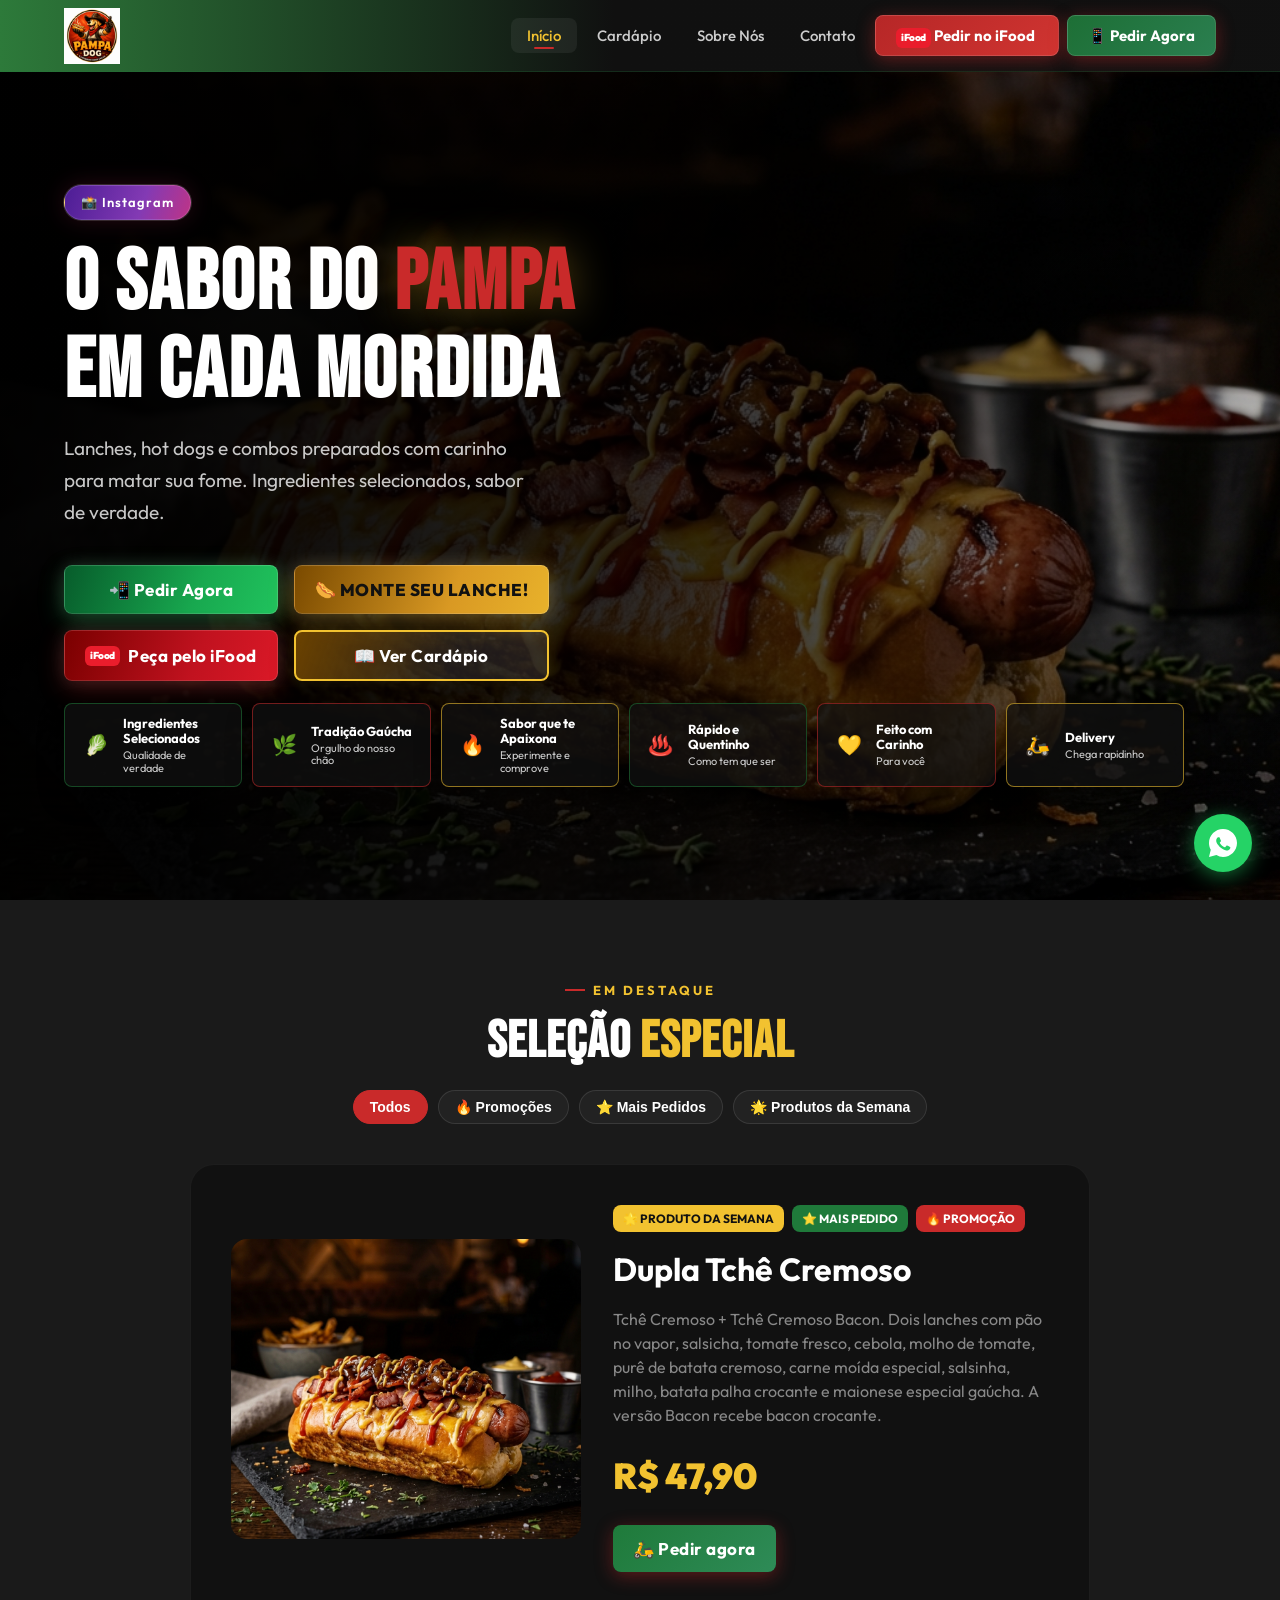
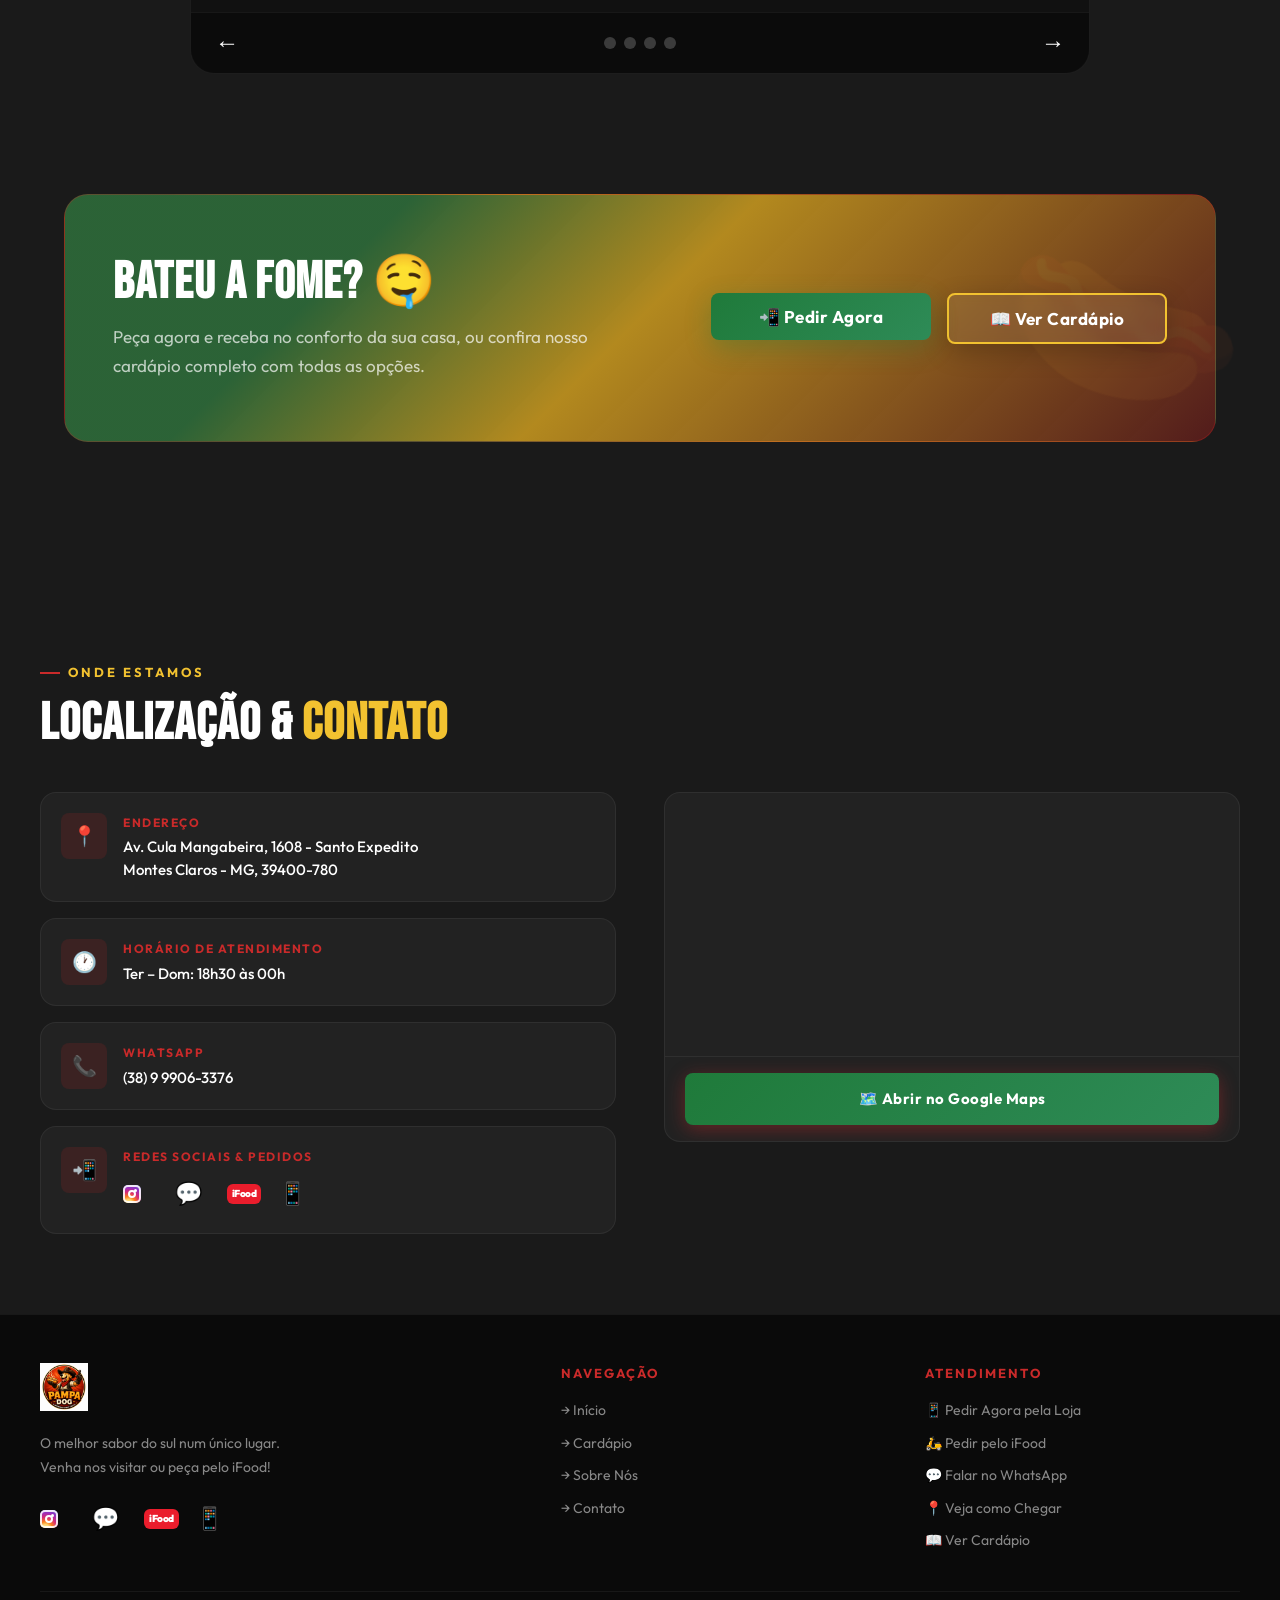
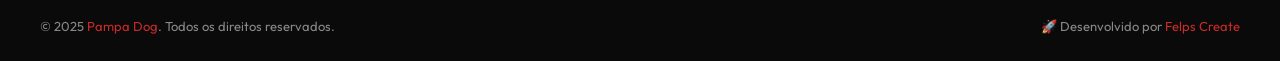
==== commit 1cb5427e: "Add files via upload" ====
--- a/index.html
+++ b/index.html
@@ -84,7 +84,9 @@
     </div>
 
     <div class="hero-content">
-      <div class="hero-badge">🔥 Novidades toda semana</div>
+      <div class="hero-badges">
+        <a href="https://www.instagram.com/pampadog.oficial/" target="_blank" rel="noopener" class="hero-badge hero-badge-link">📸 Instagram</a>
+      </div>
       <h1 class="hero-title">
         O sabor do <span class="highlight">Pampa</span><br>em cada mordida
       </h1>
@@ -92,10 +94,6 @@
         Lanches, hot dogs e combos preparados com carinho para matar sua fome. Ingredientes selecionados, sabor de verdade.
       </p>
       <div class="hero-btns">
-        <a href="https://www.ifood.com.br/delivery/montes-claros-mg/pampa-dog-cachorro-quente-gaucho-sagrada-familia/5d9fef41-5d75-4d90-aed8-82a3062d49ee?utm_medium=share" target="_blank" rel="noopener"
-           class="btn btn-primary btn-lg" id="hero-ifood-btn" data-action="pedido" data-item="iFood Hero">
-          <span class="ifood-mark" aria-hidden="true">iFood</span> Peça pelo iFood
-        </a>
         <a href="https://pedido.anota.ai/loja/pampa-dog-1?f=msa" target="_blank" rel="noopener"
            class="btn btn-primary btn-lg anota-ai-btn" id="hero-anota-btn" data-action="pedido" data-item="Anota Ai Hero" style="background: var(--anota-ai-color, #7B1FA2); border-color: var(--anota-ai-color, #7B1FA2);">
           📲 Pedir Agora
@@ -103,6 +101,10 @@
         <a href="https://pedido.anota.ai/loja/pampa-dog-1?f=msa" target="_blank" rel="noopener"
            class="btn btn-primary btn-lg highlight-btn pulse-anim" id="hero-crie-btn" data-action="pedido" data-item="Crie seu lanche" style="background: linear-gradient(135deg, #FF3366, #FF9933); border: none; font-weight: 800; text-transform: uppercase;">
           🌭 MONTE SEU LANCHE!
+        </a>
+        <a href="https://www.ifood.com.br/delivery/montes-claros-mg/pampa-dog-cachorro-quente-gaucho-sagrada-familia/5d9fef41-5d75-4d90-aed8-82a3062d49ee?utm_medium=share" target="_blank" rel="noopener"
+           class="btn btn-primary btn-lg" id="hero-ifood-btn" data-action="pedido" data-item="iFood Hero">
+          <span class="ifood-mark" aria-hidden="true">iFood</span> Peça pelo iFood
         </a>
         <a href="cardapio.html" class="btn btn-secondary btn-lg" id="hero-cardapio-btn">
           📖 Ver Cardápio
@@ -266,7 +268,7 @@
               <p class="info-value">
                 <!-- ↓ Substitua pelo número real -->
                 <a href="https://wa.me/553899063376" target="_blank" rel="noopener" id="wpp-contato-btn">
-                  (00) 0 0000-0000
+                  (38) 9 9906-3376
                 </a>
               </p>
             </div>
@@ -350,8 +352,8 @@
         <div class="footer-col">
           <h4>Atendimento</h4>
           <ul>
+            <li><a href="https://pedido.anota.ai/loja/pampa-dog-1?f=msa" target="_blank" rel="noopener">📱   Pedir Agora pela Loja</a></li>
             <li><a href="https://www.ifood.com.br/delivery/montes-claros-mg/pampa-dog-cachorro-quente-gaucho-sagrada-familia/5d9fef41-5d75-4d90-aed8-82a3062d49ee?utm_medium=share" target="_blank" rel="noopener">🛵   Pedir pelo iFood</a></li>
-            <li><a href="https://pedido.anota.ai/loja/pampa-dog-1?f=msa" target="_blank" rel="noopener">📱   Pedir Agora pelo Anota Ai</a></li>
             <li><a href="https://wa.me/553899063376" target="_blank" rel="noopener">💬   Falar no WhatsApp</a></li>
             <li><a href="https://www.google.com/maps/search/?api=1&query=Av.%20Cula%20Mangabeira%2C%201608%20-%20Santo%20Expedito%2C%20Montes%20Claros%20-%20MG%2C%2039400-780" target="_blank" rel="noopener">📍   Veja como Chegar</a></li>
             <li><a href="cardapio.html">📖   Ver Cardápio</a></li>
--- a/style.css
+++ b/style.css
@@ -280,6 +280,15 @@
   width: 100%;
 }
 
+.hero-badges {
+  display: flex;
+  align-items: center;
+  gap: 10px;
+  flex-wrap: wrap;
+  margin-bottom: 20px;
+  animation: fadeInDown 0.8s ease forwards;
+}
+
 .hero-badge {
   display: inline-flex;
   align-items: center;
@@ -292,9 +301,25 @@
   font-weight: 600;
   color: var(--yellow);
   letter-spacing: 1px;
-  margin-bottom: 20px;
   backdrop-filter: blur(6px);
-  animation: fadeInDown 0.8s ease forwards;
+}
+
+.hero-badge-link {
+  text-decoration: none;
+  white-space: nowrap;
+  transition: var(--transition);
+  background: linear-gradient(110deg, #4c1d95, #833ab4, #e1306c, #f77737, #feda75);
+  background-size: 260% 100%;
+  animation: discoverGold 6s ease-in-out infinite;
+  box-shadow: 0 0 0 1px rgba(255,255,255,0.15), 0 0 25px rgba(225,48,108,0.18);
+  color: var(--white);
+  border-color: rgba(255,255,255,0.15);
+}
+
+.hero-badge-link:hover {
+  color: var(--yellow-light);
+  border-color: rgba(242,194,48,0.5);
+  background: rgba(232,32,32,0.26);
 }
 
 .hero-title {
@@ -553,6 +578,70 @@
 #hero-cardapio-btn {
   background: rgba(255,255,255,0.1) !important;
   backdrop-filter: blur(8px);
+}
+
+#hero-anota-btn,
+#hero-crie-btn,
+#hero-ifood-btn,
+#hero-cardapio-btn {
+  position: relative;
+  isolation: isolate;
+  overflow: hidden;
+  background-size: 260% 100% !important;
+  background-position: 0% 50% !important;
+  animation: discoverGold 6s ease-in-out infinite;
+}
+
+#hero-anota-btn {
+  background-image: linear-gradient(110deg, #075c2b, #18a84f, #25d366, #7fffd4, #0f7a3b) !important;
+  box-shadow: 0 8px 26px rgba(37,211,102,0.28), 0 0 18px rgba(255,255,255,0.12) !important;
+}
+
+#hero-crie-btn {
+  background-image: linear-gradient(110deg, #7a4a00, #d99923, #f2c230, #ffe082, #b36b00) !important;
+  box-shadow: 0 8px 26px rgba(242,194,48,0.28), 0 0 18px rgba(255,255,255,0.12) !important;
+}
+
+#hero-ifood-btn {
+  background-image: linear-gradient(110deg, #7a0000, #c1121f, #ea1d2c, #ff5a5a, #9f1010) !important;
+  box-shadow: 0 8px 26px rgba(201,42,42,0.3), 0 0 18px rgba(255,255,255,0.1) !important;
+}
+
+#hero-cardapio-btn {
+  background-image: linear-gradient(110deg, #6b4200, #d9992300, #f2c23000, #fff0a8, #8a5600) !important;
+  box-shadow: 0 8px 26px rgba(0,0,0,0.22), 0 0 14px rgba(242,194,48,0.12) !important;
+}
+
+#hero-anota-btn::before,
+#hero-crie-btn::before,
+#hero-ifood-btn::before,
+#hero-cardapio-btn::before {
+  content: '';
+  position: absolute;
+  top: -35%;
+  bottom: -35%;
+  left: -70%;
+  width: 55%;
+  z-index: 0;
+  pointer-events: none;
+  background: linear-gradient(105deg, transparent 0%, rgba(255,255,255,0.08) 24%, rgba(255,255,255,0.46) 50%, rgba(255,255,255,0.08) 76%, transparent 100%);
+  filter: blur(1px);
+  transform: translateX(-120%) skewX(-18deg);
+  animation: heroPremiumGlow 6s ease-in-out infinite;
+}
+
+@keyframes discoverGold {
+  0% { background-position: 0% 50%; }
+  50% { background-position: 100% 50%; }
+  100% { background-position: 0% 50%; }
+}
+
+@keyframes heroPremiumGlow {
+  0% { transform: translateX(-120%) skewX(-18deg); opacity: 0; }
+  18% { opacity: 0.58; }
+  50% { transform: translateX(330%) skewX(-18deg); opacity: 0.34; }
+  82% { opacity: 0.58; }
+  100% { transform: translateX(-120%) skewX(-18deg); opacity: 0; }
 }
 
 .ifood-mark {
@@ -1466,6 +1555,10 @@
 
 .page-hero-inner { position: relative; z-index: 1; }
 
+.cardapio-scroll-cue {
+  display: none;
+}
+
 /* Category Filter */
 .cat-filter {
   background: var(--dark-2);
@@ -1640,6 +1733,10 @@
   letter-spacing: 1px;
 }
 
+.cardapio-product-modal {
+  display: none;
+}
+
 /* ============================================================
    SOBRE PAGE
    ============================================================ */
@@ -1770,6 +1867,11 @@
 @keyframes pulse {
   0%, 100% { box-shadow: var(--shadow-btn); }
   50%       { box-shadow: 0 0 0 6px rgba(232,32,32,0.2); }
+}
+
+@keyframes cardapioScrollCue {
+  0%, 100% { transform: translate(-50%, 0); opacity: 0.55; }
+  50% { transform: translate(-50%, 8px); opacity: 1; }
 }
 
 .btn-primary { animation: pulse 3s infinite; }
@@ -1823,6 +1925,202 @@
     display: block;
   }
 
+  .cardapio-scroll-cue {
+    position: fixed;
+    left: 50%;
+    bottom: 18px;
+    z-index: 900;
+    display: inline-flex;
+    align-items: center;
+    justify-content: center;
+    width: 34px;
+    height: 34px;
+    border-radius: 999px;
+    background: rgba(17,17,17,0.45);
+    border: 1px solid rgba(242,194,48,0.24);
+    color: var(--yellow);
+    font-size: 18px;
+    transform: translateX(-50%);
+    animation: cardapioScrollCue 1.8s ease-in-out infinite;
+    pointer-events: none;
+    transition: opacity 0.28s ease, visibility 0.28s ease;
+  }
+
+  .cardapio-scroll-cue.is-hidden {
+    opacity: 0;
+    visibility: hidden;
+  }
+
+  .cat-filter-inner {
+    scroll-behavior: smooth;
+  }
+
+  .menu-section {
+    padding: 34px 12px;
+  }
+
+  .menu-section-title {
+    font-size: 26px;
+    margin-bottom: 18px;
+    gap: 10px;
+  }
+
+  .menu-grid {
+    grid-template-columns: repeat(2, minmax(0, 1fr));
+    gap: 12px;
+  }
+
+  .menu-card {
+    border-radius: 14px;
+    cursor: pointer;
+  }
+
+  .menu-card:hover {
+    transform: none;
+  }
+
+  .menu-card-img {
+    height: 112px;
+    max-height: 112px;
+    font-size: 42px;
+  }
+
+  .menu-card-body {
+    padding: 10px;
+    min-height: 178px;
+  }
+
+  .menu-card-name {
+    font-size: 14px;
+    line-height: 1.18;
+    margin-bottom: 5px;
+    display: -webkit-box;
+    -webkit-line-clamp: 2;
+    -webkit-box-orient: vertical;
+    overflow: hidden;
+  }
+
+  .menu-card-desc {
+    font-size: 11px;
+    line-height: 1.35;
+    margin-bottom: 8px;
+    display: -webkit-box;
+    -webkit-line-clamp: 2;
+    -webkit-box-orient: vertical;
+    overflow: hidden;
+  }
+
+  .menu-card-footer {
+    gap: 8px;
+    padding-top: 9px;
+    align-items: center;
+  }
+
+  .menu-price {
+    font-size: 20px;
+    line-height: 1;
+    white-space: nowrap;
+  }
+
+  .menu-card-footer .btn {
+    padding: 8px 9px;
+    font-size: 11px;
+    min-height: 34px;
+    white-space: nowrap;
+  }
+
+  .delivery-off-badge {
+    display: none;
+  }
+
+  .cardapio-product-modal.open {
+    position: fixed;
+    inset: 0;
+    z-index: 5000;
+    display: flex;
+    align-items: center;
+    justify-content: center;
+    padding: 18px;
+    background: rgba(0,0,0,0.68);
+    backdrop-filter: blur(6px);
+  }
+
+  .cardapio-product-dialog {
+    width: min(100%, 390px);
+    max-height: 88svh;
+    overflow: auto;
+    background: var(--dark-2);
+    border: 1px solid rgba(255,255,255,0.08);
+    border-radius: var(--radius-md);
+    box-shadow: var(--shadow-card);
+    position: relative;
+  }
+
+  .cardapio-modal-close {
+    position: absolute;
+    top: 8px;
+    right: 8px;
+    width: 34px;
+    height: 34px;
+    border: 0;
+    border-radius: 999px;
+    background: rgba(0,0,0,0.55);
+    color: var(--white);
+    font-size: 24px;
+    line-height: 1;
+    z-index: 2;
+  }
+
+  .cardapio-modal-img {
+    height: 190px;
+    background: linear-gradient(135deg, #2a1010, #1a0a00);
+    display: flex;
+    align-items: center;
+    justify-content: center;
+    overflow: hidden;
+    font-size: 58px;
+  }
+
+  .cardapio-modal-img img {
+    width: 100%;
+    height: 100%;
+    object-fit: cover;
+  }
+
+  .cardapio-modal-body {
+    padding: 16px;
+  }
+
+  .cardapio-modal-body h3 {
+    font-size: 22px;
+    line-height: 1.15;
+    margin-bottom: 10px;
+  }
+
+  .cardapio-modal-body p {
+    color: var(--gray-light);
+    font-size: 14px;
+    line-height: 1.55;
+    margin-bottom: 14px;
+  }
+
+  .cardapio-modal-footer {
+    display: flex;
+    align-items: center;
+    justify-content: space-between;
+    gap: 12px;
+    border-top: 1px solid rgba(255,255,255,0.08);
+    padding-top: 14px;
+  }
+
+  .cardapio-modal-footer strong {
+    font-family: var(--font-brand);
+    color: var(--yellow);
+    font-size: 26px;
+    letter-spacing: 1px;
+    white-space: nowrap;
+  }
+
   .hamburger { display: flex; }
 
   section { padding: 60px 20px; }
@@ -2123,7 +2421,28 @@
     max-width: 320px;
   }
 
-  .footer-main { grid-template-columns: 1fr; gap: 32px; }
+  .footer-main {
+    grid-template-columns: repeat(2, minmax(0, 1fr));
+    gap: 24px 18px;
+  }
+
+  .footer-brand {
+    grid-column: 1 / -1;
+  }
+
+  .footer-col h4 {
+    margin-bottom: 12px;
+  }
+
+  .footer-col ul {
+    gap: 8px;
+  }
+
+  .footer-col li a {
+    font-size: 13px;
+    line-height: 1.35;
+    align-items: flex-start;
+  }
 
   .dif-grid { grid-template-columns: 1fr 1fr; }
 
@@ -2133,8 +2452,20 @@
 
 @media (max-width: 480px) {
   .cards-grid { grid-template-columns: 1fr; }
-  .menu-grid { grid-template-columns: 1fr; }
   .dif-grid { grid-template-columns: 1fr; }
+  .semana-single, .semana-slide {
+    padding: 16px;
+  }
+
+  .semana-img-wrap {
+    flex-basis: 150px;
+    height: 150px;
+  }
+
+  .semana-desc {
+    max-height: 4.2em;
+  }
+
   .hero {
     padding-top: calc(var(--header-h) + 20px);
   }
@@ -2171,6 +2502,20 @@
   }
   .cta-btns .btn { flex: 1; }
   .carousel-controls { bottom: 20px; }
+}
+
+@media (max-width: 340px) {
+  .menu-grid {
+    grid-template-columns: minmax(0, 1fr);
+  }
+
+  .footer-main {
+    grid-template-columns: minmax(0, 1fr);
+  }
+
+  .footer-brand {
+    grid-column: auto;
+  }
 }
 
 @media (min-width: 481px) and (max-width: 768px) {
@@ -2358,14 +2703,84 @@
 @media (max-width: 768px) {
   .semana-single, .semana-slide {
     flex-direction: column;
-    padding: 24px;
+    gap: 14px;
+    padding: 18px;
     text-align: center;
-  }
-  .semana-track { height: auto; min-height: 500px; }
-  .semana-img-wrap { flex: 0 0 200px; height: 200px; width: 100%; margin-bottom: 20px; }
-  .semana-info { align-items: center; }
-  .semana-name { font-size: 24px; }
-  .semana-price { font-size: 28px; }
+    min-height: auto;
+  }
+
+  #semana-carousel-container {
+    max-width: min(100%, 420px);
+    border-radius: var(--radius-md);
+  }
+
+  .semana-track {
+    height: auto;
+    min-height: 0;
+  }
+
+  .semana-img-wrap {
+    flex: 0 0 170px;
+    height: 170px;
+    width: 100%;
+    margin-bottom: 0;
+    border-radius: var(--radius-sm);
+  }
+
+  .semana-info {
+    align-items: center;
+    gap: 8px;
+    width: 100%;
+  }
+
+  .semana-badges {
+    justify-content: center;
+    gap: 6px;
+    margin-bottom: 0;
+  }
+
+  .semana-badge {
+    font-size: 10px;
+    padding: 4px 8px;
+  }
+
+  .semana-name {
+    font-size: 22px;
+    margin-bottom: 0;
+    line-height: 1.15;
+  }
+
+  .semana-desc {
+    font-size: 14px;
+    line-height: 1.4;
+    margin-bottom: 0;
+    max-height: 5.6em;
+    overflow: hidden;
+  }
+
+  .semana-price {
+    font-size: 26px;
+    margin-bottom: 0;
+  }
+
+  .semana-info .btn {
+    margin-top: 2px;
+  }
+
+  .semana-controls {
+    padding: 12px 16px;
+  }
+
+  .semana-dots {
+    gap: 7px;
+    justify-content: center;
+    max-width: 120px;
+    overflow: hidden;
+  }
+
+  .semana-dot:nth-child(n+6) {
+    display: none;
+  }
 }
 
 /* ============================================================
@@ -2573,6 +2988,7 @@
 }
 
 .form-group input[type="text"],
+.form-group input[type="password"],
 .form-group textarea,
 .form-group select {
   width: 100%;
